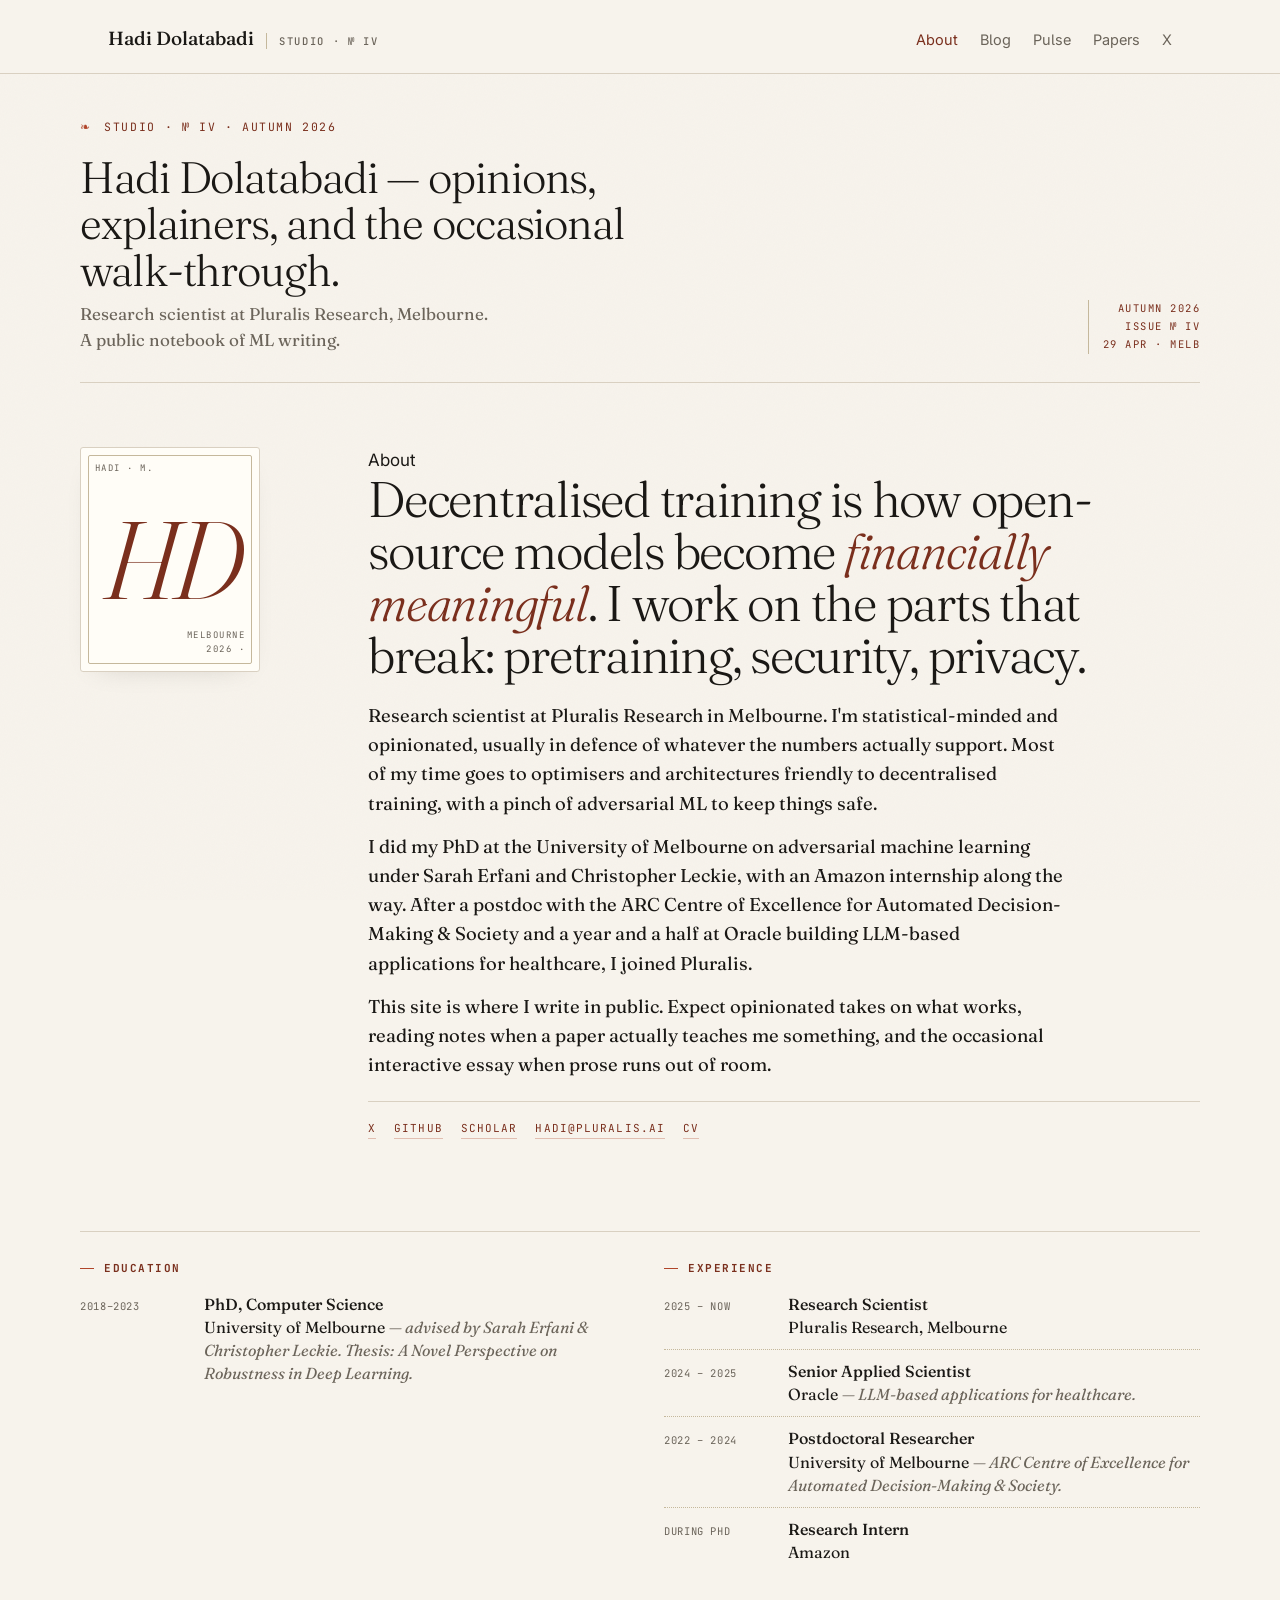
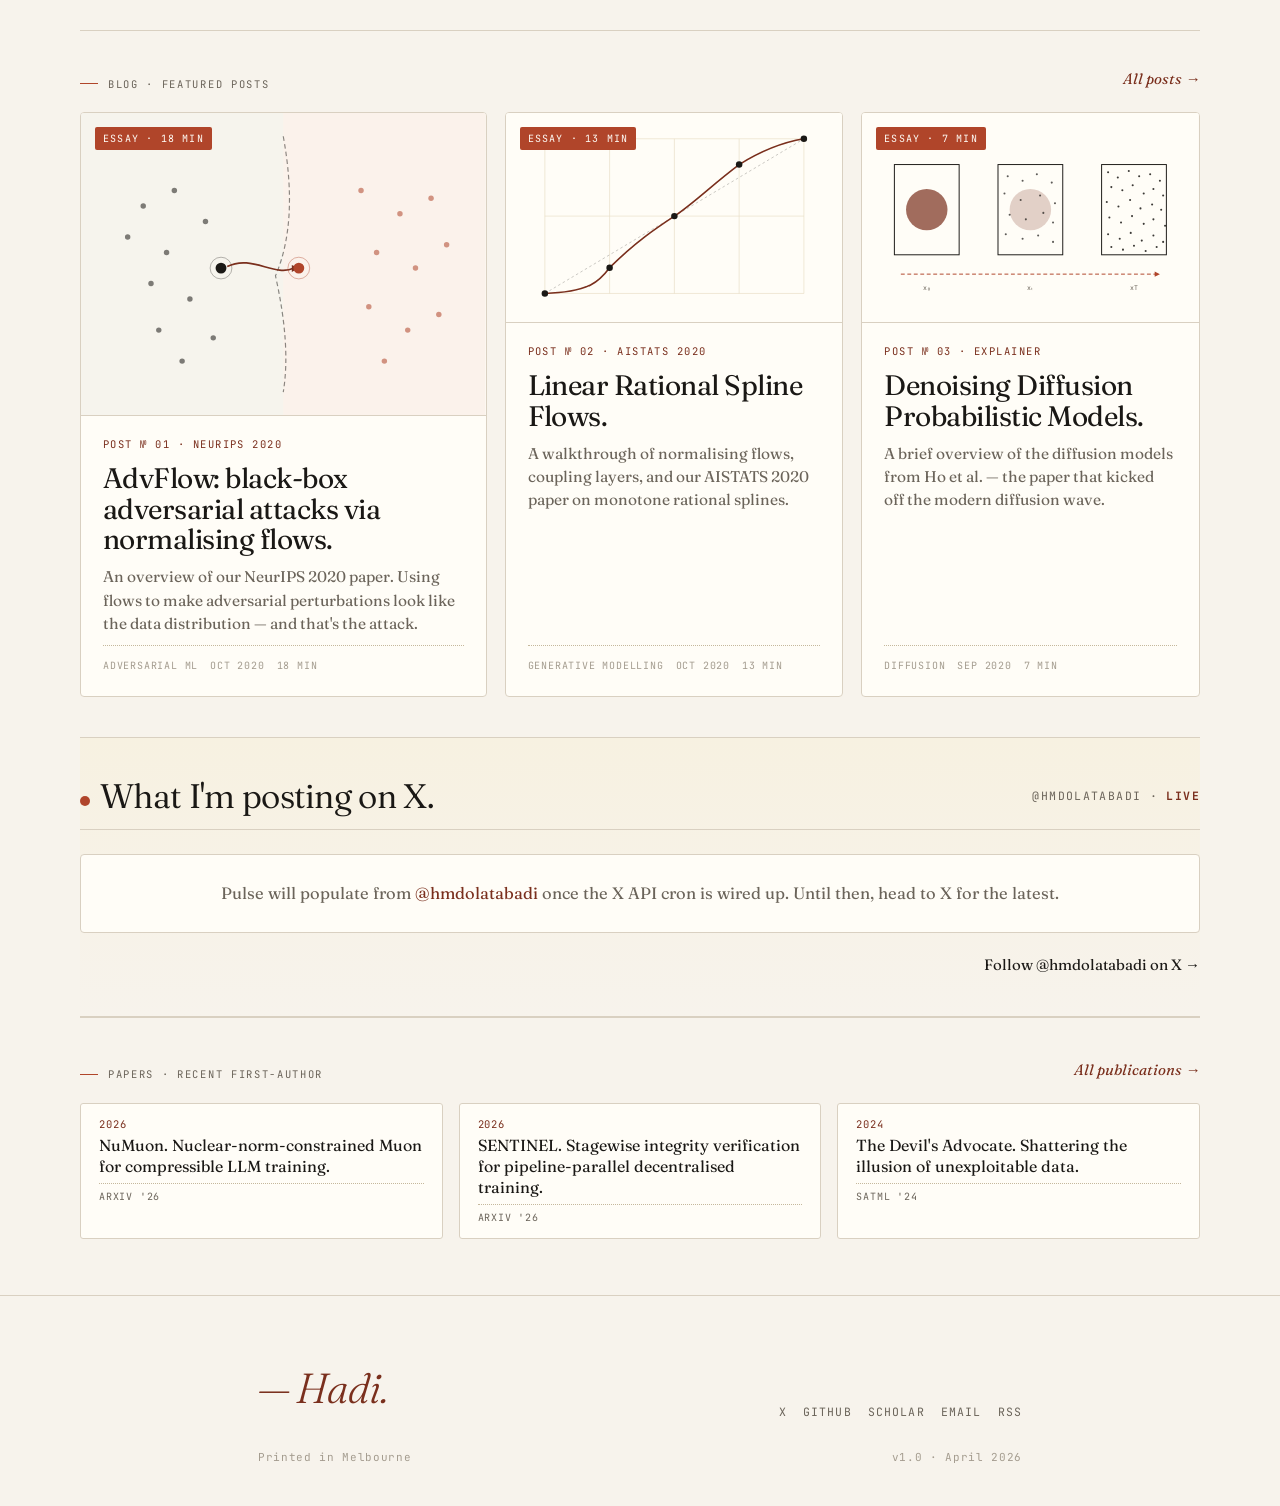
==== index.html @ 90770aff "Initial commit: Studio personal site - Landing with About (bio + background), Blog (3 migrated posts" ====
<!doctype html>
<html lang="en">
<head>
<meta charset="utf-8" />
<meta name="viewport" content="width=device-width, initial-scale=1" />
<title>Hadi Dolatabadi · Studio</title>
<link rel="preconnect" href="https://fonts.googleapis.com">
<link rel="preconnect" href="https://fonts.gstatic.com" crossorigin>
<link href="https://fonts.googleapis.com/css2?family=Fraunces:ital,opsz,wght@0,9..144,300..700;1,9..144,300..700&family=Inter:wght@300..600&family=JetBrains+Mono:wght@400;500&display=swap" rel="stylesheet">
<link rel="stylesheet" href="./shared.css" />
<link rel="stylesheet" href="./gallery.css" />
</head>
<body>

<header class="masthead">
  <div class="wide mast-row">
    <a class="brand" href="./index.html"><span>Hadi Dolatabadi</span><span class="rule-tag">Studio · № IV</span></a>
    <nav class="primary">
      <a href="#about" class="current">About</a>
      <a href="#blog">Blog</a>
      <a href="#pulse">Pulse</a>
      <a href="#papers">Papers</a>
      <a href="https://x.com/hmdolatabadi">X</a>
    </nav>
  </div>
</header>

<section class="wide hero-tight">
  <div class="row">
    <div>
      <div class="kicker">Studio · № IV · Autumn 2026</div>
      <h1>Hadi Dolatabadi — opinions, explainers, and the occasional walk-through.</h1>
      <p class="line">Research scientist at Pluralis Research, Melbourne.<br/>A public notebook of ML writing.</p>
    </div>
    <div class="date-stamp">Autumn 2026<br/>Issue № IV<br/>29 Apr · Melb</div>
  </div>
</section>

<!-- 1. ABOUT -->
<section class="wide bio-hero" id="about">
  <div class="grid">
    <div>
      <div class="bio-solo" style="padding: 0; border: none;">
        <div class="monogram" style="margin: 0;">
          <span class="corner tl">Hadi · M.</span>
          <span class="mark">HD</span>
          <span class="corner br">Melbourne<br/>2026 ·</span>
        </div>
      </div>
    </div>
    <div>
      <div class="eyebrow-b">About</div>
      <h2>Decentralised training is how open-source models become <em>financially meaningful</em>. I work on the parts that break: pretraining, security, privacy.</h2>
      <p>
        Research scientist at Pluralis Research in Melbourne. I'm
        statistical-minded and opinionated, usually in defence of whatever
        the numbers actually support. Most of my time goes to optimisers and
        architectures friendly to decentralised training, with a pinch of
        adversarial ML to keep things safe.
      </p>
      <p>
        I did my PhD at the University of Melbourne on adversarial machine
        learning under Sarah Erfani and Christopher Leckie, with an Amazon
        internship along the way. After a postdoc with the ARC Centre of
        Excellence for Automated Decision-Making &amp; Society and a year
        and a half at Oracle building LLM-based applications for
        healthcare, I joined Pluralis.
      </p>
      <p>
        This site is where I write in public. Expect opinionated takes on
        what works, reading notes when a paper actually teaches me
        something, and the occasional interactive essay when prose runs
        out of room.
      </p>
      <div class="links">
        <a href="https://x.com/hmdolatabadi">X</a>
        <a href="https://github.com/hmdolatabadi">GitHub</a>
        <a href="https://scholar.google.com/citations?user=F-XQD2cAAAAJ&amp;hl=en">Scholar</a>
        <a href="mailto:hadi@pluralis.ai">hadi@pluralis.ai</a>
        <a href="#">CV</a>
      </div>
    </div>
    <div class="background-block">
      <div class="bg-cols">
        <div>
          <h4>Education</h4>
          <ul>
            <li><span class="when">2018–2023</span><span><strong>PhD, Computer Science</strong><br/>University of Melbourne <em>— advised by Sarah Erfani &amp; Christopher Leckie. Thesis: A Novel Perspective on Robustness in Deep Learning.</em></span></li>
          </ul>
        </div>
        <div>
          <h4>Experience</h4>
          <ul>
            <li><span class="when">2025 – now</span><span><strong>Research Scientist</strong><br/>Pluralis Research, Melbourne</span></li>
            <li><span class="when">2024 – 2025</span><span><strong>Senior Applied Scientist</strong><br/>Oracle <em>— LLM-based applications for healthcare.</em></span></li>
            <li><span class="when">2022 – 2024</span><span><strong>Postdoctoral Researcher</strong><br/>University of Melbourne <em>— ARC Centre of Excellence for Automated Decision-Making &amp; Society.</em></span></li>
            <li><span class="when">during PhD</span><span><strong>Research Intern</strong><br/>Amazon</span></li>
          </ul>
        </div>
      </div>
    </div>
  </div>
</section>

<!-- 2. BLOG -->
<section class="wide gal-section" id="blog">
  <div class="gal-head">
    <div class="kick">Blog · featured posts</div>
    <a class="more" href="#">All posts →</a>
  </div>
  <div class="tiles">
    <a class="tile tall" href="./blog/advflow/index.html">
      <div class="visual">
        <svg viewBox="0 0 520 390" preserveAspectRatio="none">
          <rect width="520" height="390" fill="#fffdf7"/>
          <rect x="0" y="0" width="260" height="390" fill="#1a1815" opacity="0.04"/>
          <rect x="260" y="0" width="260" height="390" fill="#b0452a" opacity="0.06"/>
          <path d="M 260,30 Q 280,140 250,210 Q 270,300 260,360" stroke="#1a1815" stroke-width="1.5" stroke-dasharray="6,4" fill="none" opacity="0.5"/>
          <g fill="#1a1815" opacity="0.55">
            <circle cx="80" cy="120" r="3.5"/>
            <circle cx="120" cy="100" r="3.5"/>
            <circle cx="60" cy="160" r="3.5"/>
            <circle cx="110" cy="180" r="3.5"/>
            <circle cx="160" cy="140" r="3.5"/>
            <circle cx="90" cy="220" r="3.5"/>
            <circle cx="140" cy="240" r="3.5"/>
            <circle cx="100" cy="280" r="3.5"/>
            <circle cx="170" cy="290" r="3.5"/>
            <circle cx="130" cy="320" r="3.5"/>
          </g>
          <g fill="#b0452a" opacity="0.55">
            <circle cx="360" cy="100" r="3.5"/>
            <circle cx="410" cy="130" r="3.5"/>
            <circle cx="450" cy="110" r="3.5"/>
            <circle cx="380" cy="180" r="3.5"/>
            <circle cx="430" cy="200" r="3.5"/>
            <circle cx="470" cy="170" r="3.5"/>
            <circle cx="370" cy="250" r="3.5"/>
            <circle cx="420" cy="280" r="3.5"/>
            <circle cx="460" cy="260" r="3.5"/>
            <circle cx="390" cy="320" r="3.5"/>
          </g>
          <circle cx="180" cy="200" r="7" fill="#1a1815"/>
          <circle cx="180" cy="200" r="14" fill="none" stroke="#1a1815" stroke-width="1" opacity="0.4"/>
          <path d="M 188,198 C 220,182 248,212 274,200" stroke="#7a2f1d" stroke-width="2.2" fill="none"/>
          <polygon points="280,200 271,196 271,205" fill="#7a2f1d"/>
          <circle cx="280" cy="200" r="7" fill="#b0452a"/>
          <circle cx="280" cy="200" r="14" fill="none" stroke="#b0452a" stroke-width="1" opacity="0.5"/>
        </svg>
        <span class="chip-tag">essay · 18 min</span>
      </div>
      <div class="body">
        <div class="no">Post № 01 · NeurIPS 2020</div>
        <h3>AdvFlow: black-box adversarial attacks via normalising flows.</h3>
        <p>An overview of our NeurIPS 2020 paper. Using flows to make adversarial perturbations look like the data distribution — and that's the attack.</p>
        <div class="meta"><span>Adversarial ML</span><span>Oct 2020</span><span>18 min</span></div>
      </div>
    </a>
    <a class="tile" href="./blog/linear-rational-splines/index.html">
      <div class="visual">
        <svg viewBox="0 0 520 325" preserveAspectRatio="none">
          <rect width="520" height="325" fill="#fffdf7"/>
          <g stroke="#e8ddc5" stroke-width="1">
            <line x1="60" y1="40" x2="60" y2="280"/>
            <line x1="160" y1="40" x2="160" y2="280"/>
            <line x1="260" y1="40" x2="260" y2="280"/>
            <line x1="360" y1="40" x2="360" y2="280"/>
            <line x1="460" y1="40" x2="460" y2="280"/>
            <line x1="60" y1="40" x2="460" y2="40"/>
            <line x1="60" y1="160" x2="460" y2="160"/>
            <line x1="60" y1="280" x2="460" y2="280"/>
          </g>
          <line x1="60" y1="280" x2="460" y2="40" stroke="#1a1815" stroke-width="1" stroke-dasharray="4,4" opacity="0.35"/>
          <path d="M 60,280 C 130,278 145,260 160,240 C 200,200 230,180 260,160 C 290,140 320,110 360,80 C 400,55 430,45 460,40" stroke="#7a2f1d" stroke-width="2.5" fill="none"/>
          <circle cx="60" cy="280" r="5" fill="#1a1815"/>
          <circle cx="160" cy="240" r="5" fill="#1a1815"/>
          <circle cx="260" cy="160" r="5" fill="#1a1815"/>
          <circle cx="360" cy="80" r="5" fill="#1a1815"/>
          <circle cx="460" cy="40" r="5" fill="#1a1815"/>
        </svg>
        <span class="chip-tag">essay · 13 min</span>
      </div>
      <div class="body">
        <div class="no">Post № 02 · AISTATS 2020</div>
        <h3>Linear Rational Spline Flows.</h3>
        <p>A walkthrough of normalising flows, coupling layers, and our AISTATS 2020 paper on monotone rational splines.</p>
        <div class="meta"><span>Generative modelling</span><span>Oct 2020</span><span>13 min</span></div>
      </div>
    </a>
    <a class="tile" href="./blog/ddpm/index.html">
      <div class="visual">
        <svg viewBox="0 0 520 325" preserveAspectRatio="none">
          <rect width="520" height="325" fill="#fffdf7"/>
          <rect x="50" y="80" width="100" height="140" fill="none" stroke="#1a1815" stroke-width="1.5"/>
          <circle cx="100" cy="150" r="32" fill="#7a2f1d" opacity="0.7"/>
          <rect x="210" y="80" width="100" height="140" fill="none" stroke="#1a1815" stroke-width="1.5"/>
          <circle cx="260" cy="150" r="32" fill="#7a2f1d" opacity="0.22"/>
          <g fill="#1a1815" opacity="0.7">
            <circle cx="225" cy="98" r="1.6"/><circle cx="248" cy="105" r="1.6"/>
            <circle cx="270" cy="95" r="1.6"/><circle cx="293" cy="108" r="1.6"/>
            <circle cx="220" cy="125" r="1.6"/><circle cx="245" cy="135" r="1.6"/>
            <circle cx="275" cy="128" r="1.6"/><circle cx="298" cy="140" r="1.6"/>
            <circle cx="228" cy="158" r="1.6"/><circle cx="253" cy="165" r="1.6"/>
            <circle cx="280" cy="155" r="1.6"/><circle cx="295" cy="170" r="1.6"/>
            <circle cx="222" cy="188" r="1.6"/><circle cx="248" cy="195" r="1.6"/>
            <circle cx="272" cy="190" r="1.6"/><circle cx="295" cy="200" r="1.6"/>
          </g>
          <rect x="370" y="80" width="100" height="140" fill="none" stroke="#1a1815" stroke-width="1.5"/>
          <g fill="#1a1815" opacity="0.85">
            <circle cx="380" cy="92" r="1.6"/><circle cx="395" cy="100" r="1.6"/>
            <circle cx="412" cy="90" r="1.6"/><circle cx="428" cy="98" r="1.6"/>
            <circle cx="445" cy="95" r="1.6"/><circle cx="460" cy="105" r="1.6"/>
            <circle cx="385" cy="115" r="1.6"/><circle cx="402" cy="120" r="1.6"/>
            <circle cx="418" cy="112" r="1.6"/><circle cx="435" cy="125" r="1.6"/>
            <circle cx="450" cy="118" r="1.6"/><circle cx="465" cy="128" r="1.6"/>
            <circle cx="378" cy="138" r="1.6"/><circle cx="396" cy="145" r="1.6"/>
            <circle cx="414" cy="135" r="1.6"/><circle cx="430" cy="148" r="1.6"/>
            <circle cx="448" cy="142" r="1.6"/><circle cx="462" cy="150" r="1.6"/>
            <circle cx="382" cy="162" r="1.6"/><circle cx="400" cy="170" r="1.6"/>
            <circle cx="417" cy="160" r="1.6"/><circle cx="435" cy="172" r="1.6"/>
            <circle cx="450" cy="165" r="1.6"/><circle cx="468" cy="175" r="1.6"/>
            <circle cx="380" cy="188" r="1.6"/><circle cx="398" cy="195" r="1.6"/>
            <circle cx="415" cy="186" r="1.6"/><circle cx="432" cy="198" r="1.6"/>
            <circle cx="450" cy="190" r="1.6"/><circle cx="465" cy="200" r="1.6"/>
            <circle cx="385" cy="208" r="1.6"/><circle cx="403" cy="212" r="1.6"/>
            <circle cx="420" cy="206" r="1.6"/><circle cx="438" cy="214" r="1.6"/>
            <circle cx="455" cy="208" r="1.6"/>
          </g>
          <line x1="60" y1="250" x2="460" y2="250" stroke="#b0452a" stroke-width="1.5" stroke-dasharray="6,4"/>
          <polygon points="460,250 452,246 452,254" fill="#b0452a"/>
          <text x="100" y="275" font-family="JetBrains Mono" font-size="10" fill="#6b645a" text-anchor="middle">x₀</text>
          <text x="260" y="275" font-family="JetBrains Mono" font-size="10" fill="#6b645a" text-anchor="middle">xₜ</text>
          <text x="420" y="275" font-family="JetBrains Mono" font-size="10" fill="#6b645a" text-anchor="middle">xT</text>
        </svg>
        <span class="chip-tag">essay · 7 min</span>
      </div>
      <div class="body">
        <div class="no">Post № 03 · explainer</div>
        <h3>Denoising Diffusion Probabilistic Models.</h3>
        <p>A brief overview of the diffusion models from Ho et al. — the paper that kicked off the modern diffusion wave.</p>
        <div class="meta"><span>Diffusion</span><span>Sep 2020</span><span>7 min</span></div>
      </div>
    </a>
  </div>
</section>

<!-- 3. PULSE -->
<section class="wide pulse-strip" id="pulse">
  <div class="ps-head">
    <h2><span class="live-dot"></span>What I'm posting on X.</h2>
    <span class="handle-r">@hmdolatabadi · <b>live</b></span>
  </div>
  <div class="ps-grid" id="ps-grid" data-pulse-source="./posts.json">
    <div class="ps-card" style="grid-column: 1 / -1; min-height: auto; padding: 26px 28px; text-align: center;">
      <p style="margin: 0; color: var(--muted); font-family: var(--serif); font-size: 16.5px; line-height: 1.5;">Pulse will populate from <a href="https://x.com/hmdolatabadi" target="_blank" rel="noopener" style="color: var(--accent-ink); border: none;">@hmdolatabadi</a> once the X API cron is wired up. Until then, head to X for the latest.</p>
    </div>
  </div>
  <div style="text-align: right; margin-top: 20px; font-family: var(--serif); font-size: 15px; color: var(--accent-ink);"><a href="https://x.com/hmdolatabadi" style="border: none;">Follow @hmdolatabadi on X →</a></div>
</section>

<!-- 4. PAPERS -->
<section class="wide papers-strip" id="papers">
  <div class="gal-head"><div class="kick">Papers · recent first-author</div><a class="more" href="./papers/index.html">All publications →</a></div>
  <div class="p-grid">
    <div class="p-card"><a href="https://arxiv.org/abs/2603.03597" target="_blank" rel="noopener"><span class="y">2026</span>NuMuon. Nuclear-norm-constrained Muon for compressible LLM training.<span class="v">arXiv '26</span></a></div>
    <div class="p-card"><a href="https://arxiv.org/abs/2603.03592" target="_blank" rel="noopener"><span class="y">2026</span>SENTINEL. Stagewise integrity verification for pipeline-parallel decentralised training.<span class="v">arXiv '26</span></a></div>
    <div class="p-card"><a href="./blog/advflow/index.html"><span class="y">2024</span>The Devil's Advocate. Shattering the illusion of unexploitable data.<span class="v">SaTML '24</span></a></div>
  </div>
</section>

<footer>
  <div class="wrap">
    <div class="foot-row">
      <div class="sign">— Hadi.</div>
      <div class="foot-links"><a href="https://x.com/hmdolatabadi">X</a><a href="https://github.com/hmdolatabadi">GitHub</a><a href="#">Scholar</a><a href="mailto:hadi@pluralis.ai">Email</a><a href="#">RSS</a></div>
    </div>
    <div class="colophon"><span>Printed in Melbourne</span><span>v1.0 · April 2026</span></div>
  </div>
</footer>

<script>
(async () => {
  const grid = document.getElementById('ps-grid');
  if (!grid) return;
  const src = grid.dataset.pulseSource || './posts.json';
  const handle = 'hmdolatabadi';

  function relTime(iso) {
    const t = new Date(iso);
    if (isNaN(t)) return '';
    const diffMs = Date.now() - t.getTime();
    const min = Math.floor(diffMs / 60000);
    const hr  = Math.floor(diffMs / 3600000);
    const day = Math.floor(diffMs / 86400000);
    if (min < 1)   return 'now';
    if (min < 60)  return min + 'm';
    if (hr  < 24)  return hr  + 'h';
    if (day < 30)  return day + 'd';
    return t.toLocaleDateString('en-GB', { month: 'short', day: 'numeric' });
  }

  function escapeHtml(s) {
    return String(s).replace(/[&<>"']/g, c => ({
      '&':'&amp;','<':'&lt;','>':'&gt;','"':'&quot;',"'":'&#39;'
    }[c]));
  }

  function refreshTimestamps() {
    grid.querySelectorAll('.ps-card[data-iso]').forEach(card => {
      const iso = card.getAttribute('data-iso');
      const when = card.querySelector('.w b');
      if (when && iso) when.textContent = relTime(iso);
    });
  }
  function wireClicks() {
    grid.querySelectorAll('.ps-card[data-url]').forEach(card => {
      card.style.cursor = 'pointer';
      card.addEventListener('click', () => {
        window.open(card.getAttribute('data-url'), '_blank', 'noopener');
      });
    });
  }

  refreshTimestamps();
  wireClicks();

  function renderCard(post) {
    const when = escapeHtml(relTime(post.created_at));
    const text = escapeHtml(post.text || '');
    const url  = post.url || ('https://x.com/' + handle);
    return (
      '<div class="ps-card" data-iso="' + escapeHtml(post.created_at) +
      '" data-url="' + escapeHtml(url) + '">' +
        '<span class="w"><b>' + when + '</b></span>' +
        '<p>' + text + '</p>' +
      '</div>'
    );
  }

  try {
    const res = await fetch(src, { cache: 'no-cache' });
    if (!res.ok) throw new Error('HTTP ' + res.status);
    const data = await res.json();
    const posts = (data.posts || []).slice(0, 8);
    if (posts.length) {
      grid.innerHTML = posts.map(renderCard).join('');
      wireClicks();
    }
  } catch (e) {
    // Silently keep seed cards on failure (e.g. file://)
    console.info('Pulse: kept seed cards.', e.message);
  }
})();
</script>

</body>
</html>
---- shared.css ----
/* ===== Shared base: Studio aesthetic (Fraunces / cream / terracotta) ===== */
:root {
  --bg:        #f7f3ec;
  --bg-2:      #efe9de;
  --paper:     #fffdf7;
  --paper-2:   #f7f1e1;
  --ink:       #1a1815;
  --ink-2:     #2f2a24;
  --muted:     #6b645a;
  --faint:     #a49c8f;
  --rule:      #d9d0c1;
  --rule-2:    #c5b89c;
  --accent:    #b0452a;
  --accent-ink:#7a2f1d;
  --accent-soft:rgba(176,69,42,0.10);
  --sans: "Inter", -apple-system, system-ui, sans-serif;
  --serif: "Fraunces", "Iowan Old Style", Georgia, serif;
  --mono: "JetBrains Mono", ui-monospace, monospace;
}
* { box-sizing: border-box; }
html, body { margin: 0; padding: 0; background: var(--bg); }
body {
  font-family: var(--sans);
  color: var(--ink);
  font-size: 17px;
  line-height: 1.55;
  -webkit-font-smoothing: antialiased;
  font-feature-settings: "ss01","ss02","onum";
}
a { color: var(--ink); text-decoration: none; border-bottom: 1px solid var(--rule); transition: all .15s; }
a:hover { color: var(--accent-ink); border-bottom-color: var(--accent); }

body::before {
  content: "";
  position: fixed; inset: 0;
  pointer-events: none;
  opacity: 0.025;
  background-image: url("data:image/svg+xml;utf8,<svg xmlns='http://www.w3.org/2000/svg' width='160' height='160'><filter id='n'><feTurbulence type='fractalNoise' baseFrequency='0.9' numOctaves='2' stitchTiles='stitch'/></filter><rect width='100%' height='100%' filter='url(%23n)'/></svg>");
  z-index: 1;
}

.wrap  { max-width: 820px;  margin: 0 auto; padding: 0 28px; position: relative; z-index: 2; }
.wide  { max-width: 1120px; margin: 0 auto; padding: 0 28px; position: relative; z-index: 2; }
.thin  { max-width: 680px;  margin: 0 auto; padding: 0 28px; position: relative; z-index: 2; }

/* Masthead */
header.masthead {
  padding: 24px 0 20px;
  border-bottom: 1px solid var(--rule);
  background: var(--bg);
  position: sticky; top: 0; z-index: 10;
  backdrop-filter: saturate(1.2) blur(8px);
}
.mast-row { display: flex; justify-content: space-between; align-items: baseline; gap: 20px; flex-wrap: wrap; }
.brand { font-family: var(--serif); font-weight: 500; font-size: 19px; border: none; color: var(--ink); display: flex; align-items: baseline; gap: 12px; }
.brand em { font-style: italic; color: var(--accent-ink); }
.brand .rule-tag { font-family: var(--mono); font-size: 10.5px; color: var(--muted); letter-spacing: 0.16em; text-transform: uppercase; border-left: 1px solid var(--rule-2); padding-left: 12px; }
nav.primary { display: flex; gap: 22px; font-size: 14.5px; }
nav.primary a { border: none; color: var(--muted); }
nav.primary a:hover { color: var(--accent-ink); }
nav.primary a.current { color: var(--accent-ink); }

/* Hero */
section.hero { padding: 52px 0 28px; }
.kicker {
  font-family: var(--mono);
  font-size: 11.5px;
  letter-spacing: 0.14em;
  text-transform: uppercase;
  color: var(--accent-ink);
  margin-bottom: 18px;
}
.kicker::before { content: "❧ "; color: var(--accent); margin-right: 4px; }
h1.display {
  font-family: var(--serif);
  font-weight: 300;
  font-size: clamp(34px, 4.6vw, 54px);
  line-height: 1.05;
  letter-spacing: -0.025em;
  margin: 0 0 18px;
  font-variation-settings: "opsz" 144, "SOFT" 30;
}
h1.display em { font-style: italic; color: var(--accent-ink); font-variation-settings: "opsz" 144, "SOFT" 100; }
.lede {
  font-family: var(--serif);
  font-size: 19px;
  line-height: 1.5;
  color: var(--muted);
  max-width: 640px;
  margin: 0;
  font-weight: 350;
}
.lede strong { color: var(--ink); font-weight: 500; }
.lede em { font-style: italic; color: var(--accent-ink); }

/* Section scaffolding */
section.block { padding: 48px 0; border-top: 1px solid var(--rule); }
.eyebrow {
  font-family: var(--mono);
  text-transform: uppercase;
  letter-spacing: 0.14em;
  font-size: 11px;
  color: var(--muted);
  margin-bottom: 24px;
  display: flex;
  align-items: center;
  gap: 12px;
}
.eyebrow::before { content: ""; width: 18px; height: 1px; background: var(--accent); }
h2 {
  font-family: var(--serif);
  font-weight: 400;
  font-size: clamp(26px, 3.2vw, 36px);
  letter-spacing: -0.018em;
  line-height: 1.12;
  margin: 0 0 28px;
}
h2 em { font-style: italic; color: var(--accent-ink); }

/* Essay/note list row (used by several layouts) */
.row {
  display: grid;
  grid-template-columns: 100px 1fr auto;
  gap: 22px;
  padding: 18px 0;
  border-top: 1px solid var(--rule);
  align-items: baseline;
}
.row:last-child { border-bottom: 1px solid var(--rule); }
.row .date { font-family: var(--mono); font-size: 12.5px; color: var(--muted); letter-spacing: 0.04em; }
.row .title { font-family: var(--serif); font-size: 20px; letter-spacing: -0.012em; line-height: 1.25; font-weight: 450; }
.row .title em { font-style: italic; color: var(--accent-ink); }
.row .title .sub { display: block; font-style: italic; font-size: 15px; color: var(--muted); margin-top: 4px; font-weight: 400; }
.row .kind { font-family: var(--mono); font-size: 10.5px; letter-spacing: 0.1em; text-transform: uppercase; color: var(--accent-ink); white-space: nowrap; padding: 3px 8px; border: 1px solid rgba(176,69,42,0.3); border-radius: 3px; }
.row .kind.static { color: var(--muted); border-color: var(--rule-2); }
.row .kind.note { color: var(--muted); border-color: var(--rule-2); }
.row .kind.paper { color: var(--accent-ink); }
.row a { border: none; color: inherit; }
.row a:hover .title { color: var(--accent-ink); }
@media (max-width: 720px) {
  .row { grid-template-columns: 1fr; gap: 4px; }
  .row .date { order: -1; }
}

/* Feature card (explorable) */
.feat {
  background: var(--paper);
  border: 1px solid var(--rule);
  padding: 20px 22px;
  display: flex;
  flex-direction: column;
  gap: 12px;
  cursor: pointer;
  border-radius: 3px;
  transition: background .2s, border-color .2s;
  text-align: left;
  color: inherit;
  border-bottom: 1px solid var(--rule);
}
.feat:hover { background: var(--paper-2); border-color: var(--accent); }
.feat .no { font-family: var(--mono); font-size: 10.5px; letter-spacing: 0.14em; text-transform: uppercase; color: var(--accent-ink); }
.feat h3 { font-family: var(--serif); font-weight: 450; font-size: 22px; line-height: 1.2; margin: 0; letter-spacing: -0.018em; }
.feat h3 em { font-style: italic; color: var(--accent-ink); }
.feat p { margin: 0; font-family: var(--serif); font-size: 15.5px; color: var(--muted); line-height: 1.45; }
.feat .meta { font-family: var(--mono); font-size: 10px; letter-spacing: 0.08em; text-transform: uppercase; color: var(--faint); display: flex; gap: 12px; margin-top: auto; padding-top: 8px; border-top: 1px dotted var(--rule-2); }

/* Footer */
footer { padding: 60px 0 40px; border-top: 1px solid var(--rule); margin-top: 40px; }
.foot-row { display: flex; justify-content: space-between; align-items: flex-end; gap: 24px; flex-wrap: wrap; }
.sign { font-family: var(--serif); font-style: italic; font-size: 42px; color: var(--accent-ink); font-weight: 300; letter-spacing: -0.02em; }
.foot-links { display: flex; gap: 16px; font-family: var(--mono); font-size: 11.5px; letter-spacing: 0.1em; text-transform: uppercase; }
.foot-links a { color: var(--muted); border: none; }
.foot-links a:hover { color: var(--accent-ink); }
.colophon { margin-top: 28px; font-family: var(--mono); font-size: 11px; color: var(--faint); letter-spacing: 0.06em; display: flex; justify-content: space-between; flex-wrap: wrap; gap: 10px; }

/* See-all link */
.seeall { margin-top: 22px; color: var(--muted); font-size: 14.5px; font-family: var(--serif); font-style: italic; }
.seeall a { color: var(--accent-ink); border-bottom-color: rgba(176,69,42,0.3); }

/* Ornament */
.orn { text-align: center; font-family: var(--serif); font-style: italic; color: var(--accent); margin: 28px 0 0; font-size: 22px; }

/* Floating switcher */
#proto-switch {
  position: fixed; right: 16px; bottom: 16px; z-index: 9999;
  background: rgba(20,20,24,0.92);
  border: 1px solid rgba(255,255,255,0.15);
  border-radius: 999px;
  padding: 9px 16px;
  display: flex; gap: 12px; align-items: center;
  font: 12px/1 'JetBrains Mono', ui-monospace, monospace;
  backdrop-filter: blur(10px);
  color: #e8e8e4;
  box-shadow: 0 8px 28px rgba(0,0,0,0.35);
  letter-spacing: 0.04em;
}
#proto-switch a { color: #b8b8b2; text-decoration: none; border: none; }
#proto-switch a:hover { color: #f5b14d; }
#proto-switch .back { color: #f5b14d; }
#proto-switch .sep { color: #55554c; }
#proto-switch .cur { color: #f5b14d; font-weight: 500; }
---- gallery.css ----
/* ===== Shared Gallery styles — used by all 5 ordering variants ===== */

/* Compact hero variant */
.hero-tight {
  padding: 44px 0 28px;
  border-bottom: 1px solid var(--rule);
}
.hero-tight .row {
  display: grid;
  grid-template-columns: 1fr auto;
  align-items: end;
  gap: 28px;
  border: none;
  padding: 0;
}
.hero-tight h1 {
  font-family: var(--serif); font-weight: 300;
  font-size: clamp(32px, 3.6vw, 44px);
  line-height: 1.05; letter-spacing: -0.025em;
  margin: 0 0 8px; max-width: 22ch;
}
.hero-tight h1 em { font-style: italic; color: var(--accent-ink); }
.hero-tight .line {
  font-family: var(--serif);
  font-size: 17px; color: var(--muted);
  max-width: 640px; margin: 0;
}
.hero-tight .line strong { color: var(--ink); }
.hero-tight .date-stamp {
  font-family: var(--mono); font-size: 10.5px;
  letter-spacing: 0.14em; text-transform: uppercase;
  color: var(--accent-ink); text-align: right; line-height: 1.7;
  border-left: 1px solid var(--rule-2); padding-left: 14px;
}
@media (max-width: 720px) {
  .hero-tight .row { grid-template-columns: 1fr; align-items: start; }
  .hero-tight .date-stamp { text-align: left; border-left: none; padding-left: 0; }
}

/* Gallery tiles */
.gal-section { padding: 36px 0 40px; }
.gal-head { display: flex; justify-content: space-between; align-items: baseline; margin-bottom: 20px; flex-wrap: wrap; gap: 14px; }
.gal-head .kick {
  font-family: var(--mono); font-size: 10.5px; letter-spacing: 0.16em;
  text-transform: uppercase; color: var(--muted);
  display: flex; align-items: center; gap: 10px;
}
.gal-head .kick::before { content: ""; width: 18px; height: 1px; background: var(--accent); }
.gal-head .more { font-family: var(--serif); font-style: italic; font-size: 15px; color: var(--accent-ink); border: none; }

.tiles {
  display: grid;
  grid-template-columns: 1.2fr 1fr 1fr;
  gap: 18px;
}
@media (max-width: 980px) { .tiles { grid-template-columns: 1fr; } }

.tile {
  background: var(--paper);
  border: 1px solid var(--rule);
  border-radius: 4px;
  overflow: hidden;
  display: flex; flex-direction: column;
  transition: all .2s;
  cursor: pointer;
  color: inherit;
  text-decoration: none;
}
.tile:hover {
  border-color: var(--accent);
  transform: translateY(-2px);
  box-shadow: 0 14px 40px -24px rgba(122,47,29,0.4);
}
.tile .visual {
  aspect-ratio: 16 / 10;
  position: relative;
  overflow: hidden;
  background: linear-gradient(135deg, var(--bg-2), var(--paper));
  border-bottom: 1px solid var(--rule);
}
.tile.tall .visual { aspect-ratio: 4 / 3; }
.tile .visual svg { width: 100%; height: 100%; display: block; }
.tile .visual .chip-tag {
  position: absolute; top: 14px; left: 14px;
  font-family: var(--mono); font-size: 10px; letter-spacing: 0.12em;
  text-transform: uppercase; padding: 4px 8px;
  background: var(--accent); color: var(--paper); border-radius: 2px;
}
.tile .visual .chip-tag.draft { background: var(--bg); color: var(--accent-ink); border: 1px solid var(--accent); }
.tile .body { padding: 20px 22px 22px; display: flex; flex-direction: column; gap: 10px; flex: 1; }
.tile .no { font-family: var(--mono); font-size: 10.5px; letter-spacing: 0.14em; text-transform: uppercase; color: var(--accent-ink); }
.tile h3 {
  font-family: var(--serif); font-weight: 400;
  font-size: clamp(22px, 2.2vw, 30px);
  line-height: 1.1; letter-spacing: -0.018em;
  margin: 0;
}
.tile h3 em { font-style: italic; color: var(--accent-ink); }
.tile p { font-family: var(--serif); font-size: 15.5px; color: var(--muted); margin: 0; line-height: 1.5; }
.tile .meta {
  font-family: var(--mono); font-size: 10px;
  letter-spacing: 0.08em; text-transform: uppercase;
  color: var(--faint);
  display: flex; gap: 12px; margin-top: auto;
  padding-top: 12px; border-top: 1px dotted var(--rule-2);
}

/* Bio + Pulse row */
.bp-row {
  display: grid; grid-template-columns: 1fr 1.2fr; gap: 40px;
  padding: 48px 0; border-top: 1px solid var(--rule);
}
.bp-row.reversed { grid-template-columns: 1.2fr 1fr; }
@media (max-width: 900px) { .bp-row, .bp-row.reversed { grid-template-columns: 1fr; } }

/* Pulse block */
.pulse-block {
  background: var(--paper);
  border: 1px solid var(--rule);
  border-radius: 4px;
  padding: 22px 24px;
}
.pulse-block .ph {
  display: flex; justify-content: space-between; align-items: center;
  padding-bottom: 14px; border-bottom: 1px solid var(--rule); margin-bottom: 6px;
  font-family: var(--mono); font-size: 11px; letter-spacing: 0.12em;
  text-transform: uppercase; color: var(--muted);
}
.pulse-block .ph .live { display: inline-flex; align-items: center; gap: 8px; color: var(--accent-ink); }
.pulse-block .ph .live::before {
  content: ""; width: 6px; height: 6px; border-radius: 50%;
  background: var(--accent); animation: plg 2s infinite;
}
@keyframes plg { 0%,100% { opacity:1; transform: scale(1); } 50% { opacity: 0.4; } }
.pulse-block .handle { font-family: var(--mono); font-size: 10.5px; color: var(--accent-ink); letter-spacing: 0.06em; }
.pulse-block .pp {
  padding: 11px 0; border-bottom: 1px dotted var(--rule-2);
  font-family: var(--serif); font-size: 15.5px; line-height: 1.5;
  color: var(--ink);
}
.pulse-block .pp:last-child { border-bottom: none; }
.pulse-block .pp .w { font-family: var(--mono); font-size: 9.5px; color: var(--faint); letter-spacing: 0.14em; text-transform: uppercase; display: block; margin-bottom: 4px; }
.pulse-block .pp .w b { color: var(--accent-ink); font-weight: 500; }
.pulse-block .pp em { color: var(--accent-ink); font-style: italic; }
.pulse-block .pp .thread { display: inline-block; font-family: var(--mono); font-size: 10px; color: var(--muted); background: var(--paper-2); border: 1px solid var(--rule-2); padding: 1px 6px; border-radius: 3px; margin-left: 4px; vertical-align: 1px; }
.pulse-block .pfoot { padding-top: 12px; border-top: 1px solid var(--rule); margin-top: 6px; font-family: var(--serif); font-style: italic; font-size: 14.5px; }
.pulse-block .pfoot a { color: var(--accent-ink); border: none; }

/* Full-width pulse strip (for when pulse is prominent) */
.pulse-strip {
  padding: 40px 0;
  border-top: 1px solid var(--rule);
  border-bottom: 1px solid var(--rule);
  background: linear-gradient(to bottom, var(--paper-2), var(--bg));
}
.pulse-strip .ps-head {
  display: flex; justify-content: space-between; align-items: center;
  margin-bottom: 24px; padding-bottom: 14px; border-bottom: 1px solid var(--rule);
  gap: 14px; flex-wrap: wrap;
}
.pulse-strip .ps-head h2 {
  font-family: var(--serif); font-weight: 350; font-size: 34px;
  letter-spacing: -0.02em; line-height: 1.1; margin: 0;
}
.pulse-strip .ps-head h2 em { font-style: italic; color: var(--accent-ink); }
.pulse-strip .ps-head h2 .live-dot {
  display: inline-block; width: 10px; height: 10px; border-radius: 50%;
  background: var(--accent); margin-right: 10px; animation: plg 2s infinite;
  vertical-align: 2px;
}
.pulse-strip .ps-head .handle-r { font-family: var(--mono); font-size: 11.5px; color: var(--muted); letter-spacing: 0.12em; text-transform: uppercase; }
.pulse-strip .ps-head .handle-r b { color: var(--accent-ink); }
.ps-grid { display: grid; grid-template-columns: repeat(4, 1fr); gap: 16px; }
@media (max-width: 960px) { .ps-grid { grid-template-columns: 1fr 1fr; } }
@media (max-width: 600px) { .ps-grid { grid-template-columns: 1fr; } }
.ps-card {
  background: var(--paper);
  border: 1px solid var(--rule);
  border-radius: 4px;
  padding: 16px 18px;
  display: flex; flex-direction: column; gap: 10px;
  min-height: 140px;
  transition: border-color .15s, background .15s;
}
.ps-card[data-url]:hover { border-color: var(--accent); background: var(--paper-2); cursor: pointer; }
.ps-card .w {
  font-family: var(--mono); font-size: 10px; color: var(--faint);
  letter-spacing: 0.12em; text-transform: uppercase;
}
.ps-card .w b { color: var(--accent-ink); font-weight: 500; }
.ps-card p {
  font-family: var(--serif); font-size: 15.5px; color: var(--ink);
  margin: 0; line-height: 1.5;
}
.ps-card p em { color: var(--accent-ink); font-style: italic; }
.ps-card .thread { display: inline-block; font-family: var(--mono); font-size: 10px; color: var(--muted); background: var(--paper-2); border: 1px solid var(--rule-2); padding: 1px 6px; border-radius: 3px; margin-left: 4px; }

/* Bio column */
.bio-col { padding-top: 4px; }
.bio-col .eyebrow-b {
  font-family: var(--mono); font-size: 11px; letter-spacing: 0.14em;
  text-transform: uppercase; color: var(--muted); margin-bottom: 14px;
  display: flex; align-items: center; gap: 10px;
}
.bio-col .eyebrow-b::before { content: ""; width: 16px; height: 1px; background: var(--accent); }
.bio-col h2 {
  font-family: var(--serif); font-weight: 350;
  font-size: clamp(28px, 3.2vw, 40px); line-height: 1.05;
  letter-spacing: -0.02em; margin: 0 0 18px;
}
.bio-col h2 em { font-style: italic; color: var(--accent-ink); }
.bio-col p {
  font-family: var(--serif); font-size: 17.5px; line-height: 1.58;
  color: var(--ink); margin: 0 0 12px; max-width: 52ch;
}
.bio-col p em { font-style: italic; color: var(--accent-ink); }
.bio-col p strong { color: var(--ink); font-weight: 500; }
.bio-col .links {
  margin-top: 16px; display: flex; gap: 14px; flex-wrap: wrap;
  font-family: var(--mono); font-size: 11px; letter-spacing: 0.1em; text-transform: uppercase;
}
.bio-col .links a { color: var(--accent-ink); border-bottom-color: rgba(176,69,42,0.3); }

/* Full-width bio block (for variants where bio is solo) */
.bio-solo {
  padding: 56px 0; border-top: 1px solid var(--rule);
}
.bio-solo .bio-grid {
  display: grid;
  grid-template-columns: 200px 1fr;
  gap: 44px;
  align-items: start;
}
@media (max-width: 760px) { .bio-solo .bio-grid { grid-template-columns: 1fr; gap: 24px; } }
.bio-solo .monogram {
  width: 180px; aspect-ratio: 4 / 5;
  background: var(--paper);
  border: 1px solid var(--rule);
  border-radius: 3px;
  display: flex; align-items: center; justify-content: center;
  position: relative;
  box-shadow: 0 10px 28px -18px rgba(0,0,0,0.18);
}
.bio-solo .monogram::before {
  content: ""; position: absolute; inset: 7px;
  border: 1px solid var(--rule-2); border-radius: 2px; pointer-events: none;
}
.bio-solo .monogram .mark {
  font-family: var(--serif); font-style: italic; font-weight: 300;
  font-size: 110px; color: var(--accent-ink); letter-spacing: -0.05em; line-height: 0.8;
}
.bio-solo .monogram .corner {
  position: absolute; font-family: var(--mono);
  font-size: 9px; letter-spacing: 0.16em; text-transform: uppercase; color: var(--muted);
}
.bio-solo .monogram .corner.tl { top: 14px; left: 14px; }
.bio-solo .monogram .corner.br { bottom: 14px; right: 14px; text-align: right; }

/* Hero-expanded bio (for V2 person-first) */
.bio-hero {
  padding: 64px 0 56px; border-bottom: 1px solid var(--rule);
}
.bio-hero .grid {
  display: grid; grid-template-columns: 240px 1fr; gap: 48px; align-items: start;
}
@media (max-width: 820px) { .bio-hero .grid { grid-template-columns: 1fr; gap: 32px; } }
.bio-hero h2 {
  font-family: var(--serif); font-weight: 300;
  font-size: clamp(32px, 4vw, 50px); line-height: 1.04;
  letter-spacing: -0.025em; margin: 0 0 20px;
}
.bio-hero h2 em { font-style: italic; color: var(--accent-ink); }
.bio-hero p {
  font-family: var(--serif); font-size: 18.5px; line-height: 1.58;
  color: var(--ink); margin: 0 0 14px; max-width: 58ch;
}
.bio-hero p em { font-style: italic; color: var(--accent-ink); }
.bio-hero p strong { color: var(--ink); font-weight: 500; }
.bio-hero .links {
  margin-top: 22px; padding-top: 18px; border-top: 1px solid var(--rule);
  display: flex; gap: 18px; flex-wrap: wrap;
  font-family: var(--mono); font-size: 11px; letter-spacing: 0.1em; text-transform: uppercase;
}
.bio-hero .links a { color: var(--accent-ink); border-bottom-color: rgba(176,69,42,0.3); }

/* Background block (Education + Experience inside the About section) */
.bio-hero .background-block {
  margin-top: 44px;
  padding-top: 28px;
  border-top: 1px solid var(--rule);
  grid-column: 1 / -1;
}
.bg-cols {
  display: grid;
  grid-template-columns: 1fr 1fr;
  gap: 48px;
}
@media (max-width: 720px) { .bg-cols { grid-template-columns: 1fr; gap: 24px; } }
.bg-cols h4 {
  font-family: var(--mono);
  font-size: 11px;
  letter-spacing: 0.14em;
  text-transform: uppercase;
  color: var(--accent-ink);
  margin: 0 0 14px;
  display: flex; align-items: center; gap: 10px;
}
.bg-cols h4::before { content: ""; width: 14px; height: 1px; background: var(--accent); }
.bg-cols ul { list-style: none; margin: 0; padding: 0; }
.bg-cols li {
  padding: 10px 0;
  border-top: 1px dotted var(--rule-2);
  display: grid;
  grid-template-columns: 110px 1fr;
  gap: 14px;
  font-family: var(--serif);
  font-size: 16px;
  line-height: 1.45;
  align-items: baseline;
  color: var(--ink);
}
.bg-cols li:first-child { border-top: none; padding-top: 2px; }
.bg-cols li .when {
  font-family: var(--mono);
  font-size: 10.5px;
  color: var(--muted);
  letter-spacing: 0.06em;
  text-transform: uppercase;
}
.bg-cols li strong { font-weight: 500; color: var(--ink); }
.bg-cols li em { font-style: italic; color: var(--muted); }
@media (max-width: 720px) {
  .bg-cols li { grid-template-columns: 1fr; gap: 4px; }
  .bg-cols li .when { order: -1; }
}

/* Essay Index */
.essay-index { padding: 44px 0 40px; border-top: 1px solid var(--rule); }
.essay-index .head {
  display: flex; justify-content: space-between; align-items: baseline;
  margin-bottom: 24px; gap: 14px; flex-wrap: wrap;
}
.essay-index h2 { font-family: var(--serif); font-weight: 400; font-size: 30px; letter-spacing: -0.018em; margin: 0; }
.essay-index h2 em { font-style: italic; color: var(--accent-ink); }
.essay-index .counts { font-family: var(--mono); font-size: 11px; color: var(--muted); letter-spacing: 0.08em; text-transform: uppercase; }
.essay-index .counts b { color: var(--accent-ink); }

.idx { display: grid; grid-template-columns: 1fr 1fr; gap: 0 40px; }
@media (max-width: 820px) { .idx { grid-template-columns: 1fr; } }
.idx .irow {
  display: grid; grid-template-columns: 80px 1fr 70px; gap: 16px;
  padding: 13px 0; border-top: 1px solid var(--rule); align-items: baseline;
  font-family: var(--serif); font-size: 16px;
}
.idx .irow:last-child { border-bottom: 1px solid var(--rule); }
.idx .irow .d { font-family: var(--mono); font-size: 11px; color: var(--muted); letter-spacing: 0.04em; }
.idx .irow .t em { font-style: italic; color: var(--accent-ink); }
.idx .irow .k {
  font-family: var(--mono); font-size: 9.5px; color: var(--accent-ink);
  letter-spacing: 0.1em; text-transform: uppercase;
  padding: 2px 6px; border: 1px solid rgba(176,69,42,0.3); border-radius: 3px;
  white-space: nowrap; text-align: center;
}
.idx .irow .k.note { color: var(--muted); border-color: var(--rule-2); }
.idx .irow a { border: none; color: inherit; }
.idx .irow a:hover { color: var(--accent-ink); }

/* Essay Index variant for when it's the anchor (V4 writing-first) */
.essay-index.anchor {
  padding: 56px 0 48px;
  border-top: none;
  background: var(--paper);
  margin-bottom: 0;
}
.essay-index.anchor .wrapinner {
  max-width: 1120px; margin: 0 auto; padding: 0 28px;
}
.essay-index.anchor h2 { font-size: 38px; }

/* Papers strip */
.papers-strip { padding: 40px 0 16px; border-top: 1px solid var(--rule); }
.p-grid { display: grid; grid-template-columns: 1fr 1fr 1fr; gap: 16px; }
@media (max-width: 900px) { .p-grid { grid-template-columns: 1fr; } }
.p-card {
  background: var(--paper); border: 1px solid var(--rule);
  padding: 14px 18px; border-radius: 3px;
  font-family: var(--serif); font-size: 16px; color: var(--ink); line-height: 1.3;
}
.p-card:hover { border-color: var(--accent); }
.p-card a { border: none; color: inherit; }
.p-card a:hover { color: var(--accent-ink); }
.p-card .y { font-family: var(--mono); font-size: 10.5px; color: var(--accent-ink); letter-spacing: 0.08em; text-transform: uppercase; display: block; margin-bottom: 4px; }
.p-card em { font-style: italic; color: var(--accent-ink); }
.p-card .v { font-family: var(--mono); font-size: 10px; color: var(--muted); letter-spacing: 0.08em; text-transform: uppercase; display: block; margin-top: 6px; padding-top: 6px; border-top: 1px dotted var(--rule-2); }

/* Papers full (for V5 credentials-first) */
.papers-full { padding: 50px 0 40px; border-top: 1px solid var(--rule); }
.papers-full .head { display: flex; justify-content: space-between; align-items: baseline; margin-bottom: 22px; gap: 14px; flex-wrap: wrap; }
.papers-full h2 { font-family: var(--serif); font-weight: 400; font-size: 32px; letter-spacing: -0.018em; margin: 0; }
.papers-full h2 em { font-style: italic; color: var(--accent-ink); }
.papers-full .more { font-family: var(--serif); font-style: italic; font-size: 15px; color: var(--accent-ink); border: none; }
.pf-list { border-top: 1px solid var(--rule); }
.pf-row {
  display: grid; grid-template-columns: 80px 1fr auto; gap: 22px;
  padding: 16px 0; border-bottom: 1px solid var(--rule);
  font-family: var(--serif); font-size: 17px;
  align-items: baseline;
}
.pf-row .y { font-family: var(--mono); font-size: 12px; color: var(--muted); letter-spacing: 0.04em; }
.pf-row .t { font-size: 17.5px; letter-spacing: -0.005em; }
.pf-row .t em { font-style: italic; color: var(--accent-ink); }
.pf-row .t .sub { display: block; font-style: italic; font-size: 14.5px; color: var(--muted); margin-top: 4px; font-weight: 400; }
.pf-row .v { font-family: var(--mono); font-size: 10.5px; color: var(--accent-ink); letter-spacing: 0.1em; text-transform: uppercase; white-space: nowrap; }
.pf-row a { border: none; color: inherit; }
.pf-row a:hover { color: var(--accent-ink); }

/* Variant label chip in hero */
.variant-chip {
  display: inline-block;
  font-family: var(--mono); font-size: 10px; padding: 3px 9px;
  background: var(--accent); color: var(--paper);
  border-radius: 2px; letter-spacing: 0.12em; text-transform: uppercase;
  margin-left: 10px; vertical-align: 3px;
}
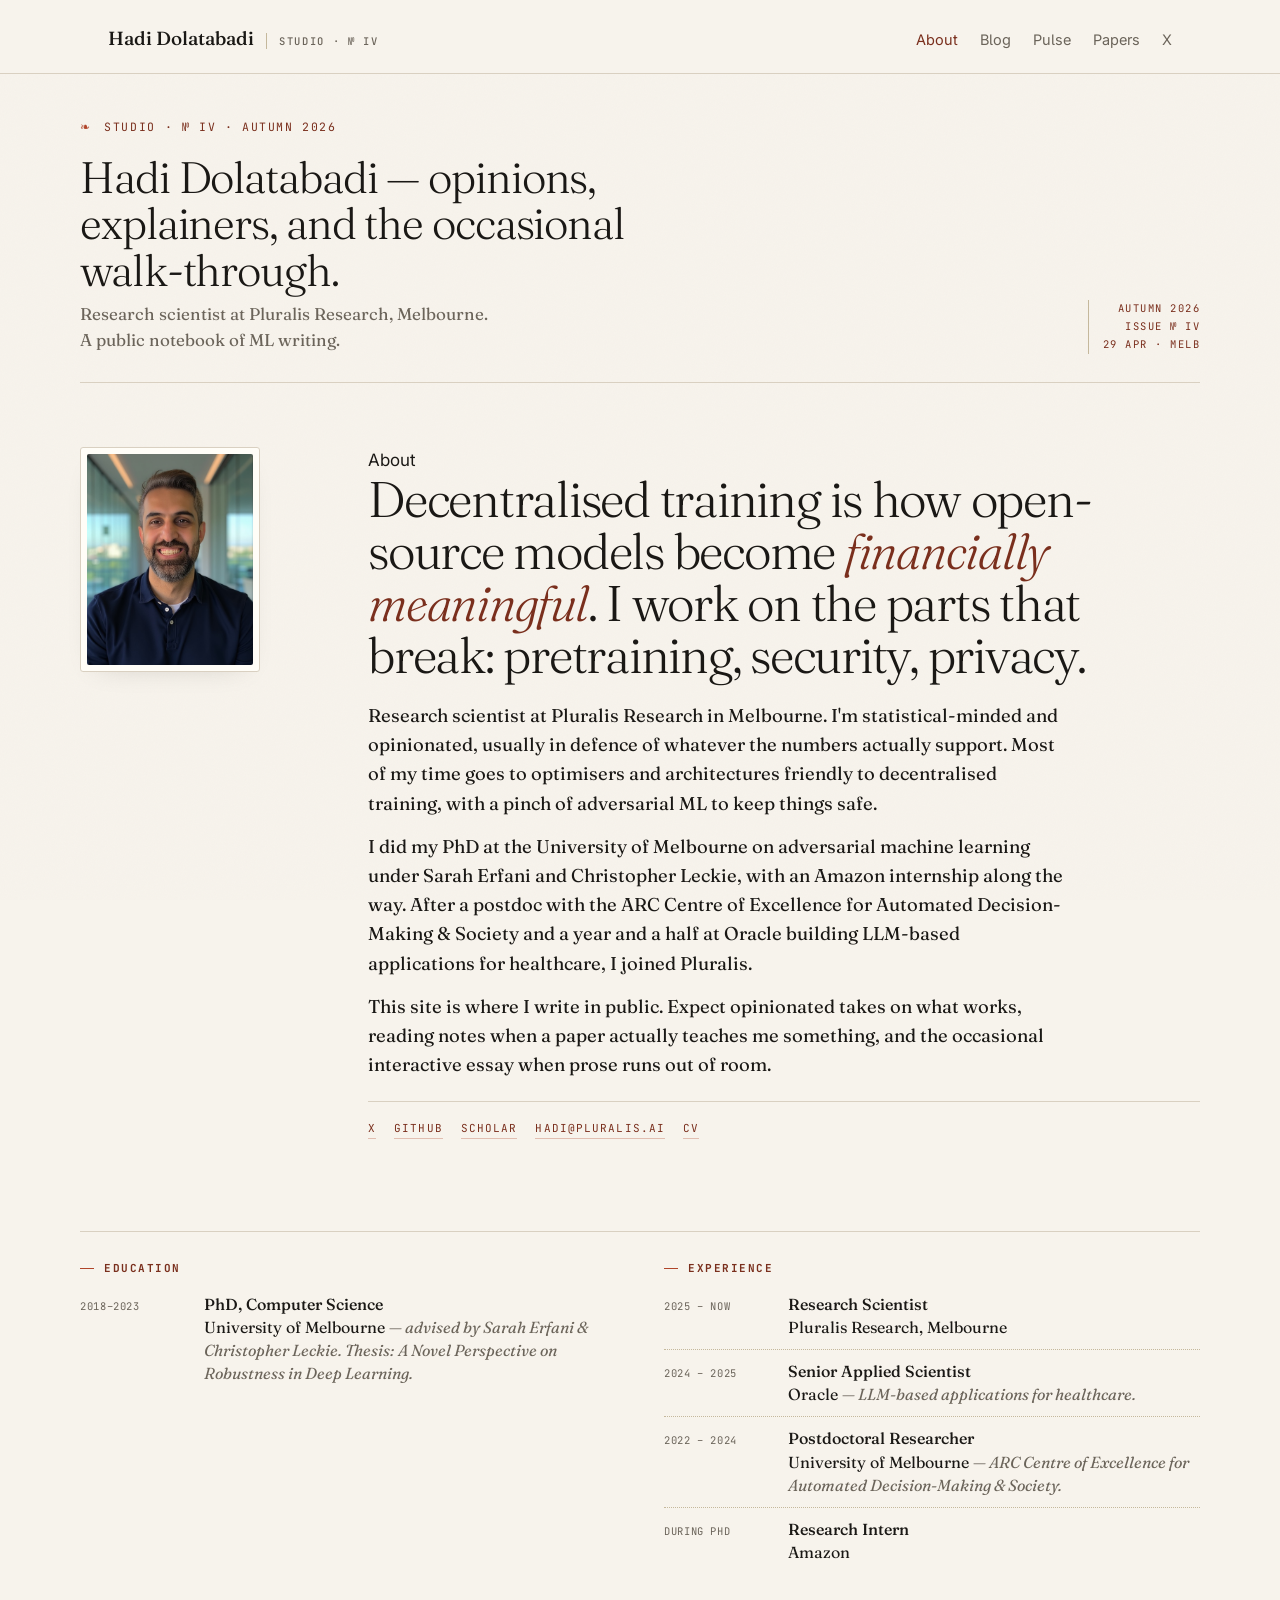
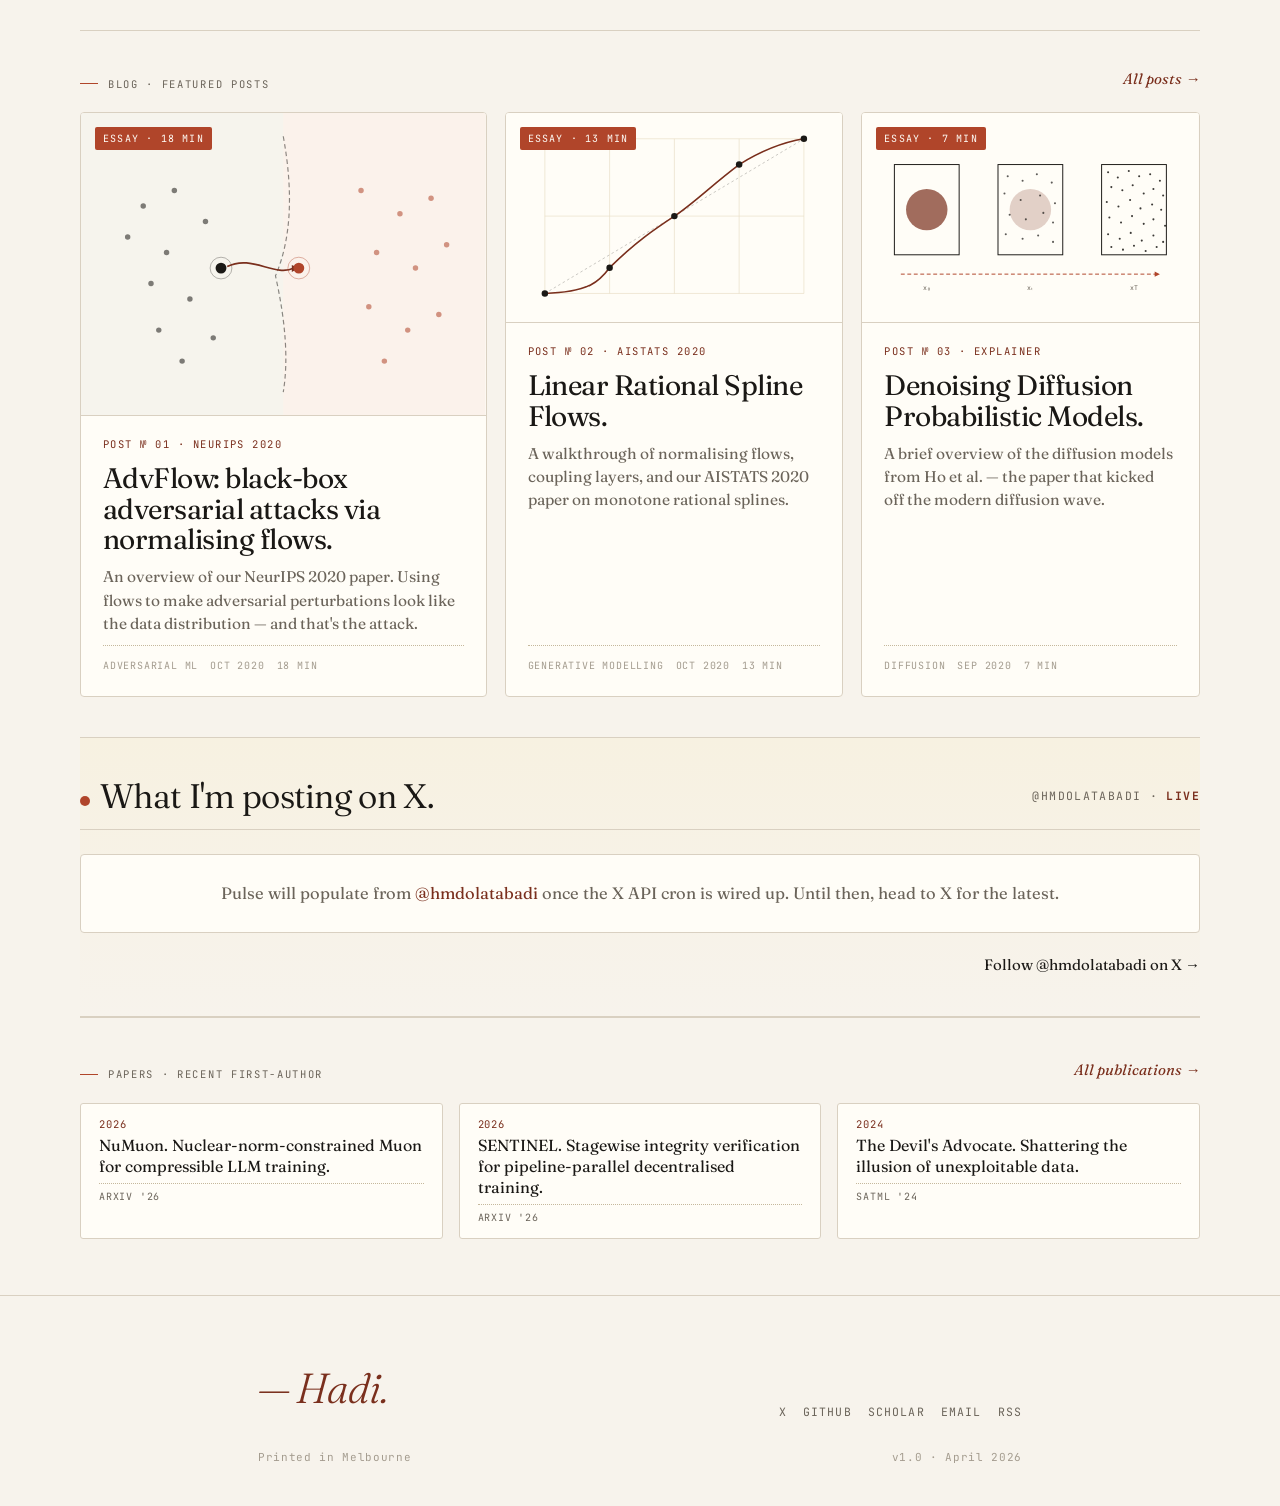
==== commit b0bdcccf: "Add profile photo to About section" ====
--- a/index.html
+++ b/index.html
@@ -41,10 +41,8 @@
   <div class="grid">
     <div>
       <div class="bio-solo" style="padding: 0; border: none;">
-        <div class="monogram" style="margin: 0;">
-          <span class="corner tl">Hadi · M.</span>
-          <span class="mark">HD</span>
-          <span class="corner br">Melbourne<br/>2026 ·</span>
+        <div class="monogram photo" style="margin: 0;">
+          <img src="./images/hadi.jpg" alt="Hadi Dolatabadi" />
         </div>
       </div>
     </div>
--- a/gallery.css
+++ b/gallery.css
@@ -245,6 +245,12 @@
   content: ""; position: absolute; inset: 7px;
   border: 1px solid var(--rule-2); border-radius: 2px; pointer-events: none;
 }
+.bio-solo .monogram.photo { padding: 6px; }
+.bio-solo .monogram.photo::before { display: none; }
+.bio-solo .monogram.photo img {
+  width: 100%; height: 100%; object-fit: cover;
+  display: block; border-radius: 2px;
+}
 .bio-solo .monogram .mark {
   font-family: var(--serif); font-style: italic; font-weight: 300;
   font-size: 110px; color: var(--accent-ink); letter-spacing: -0.05em; line-height: 0.8;
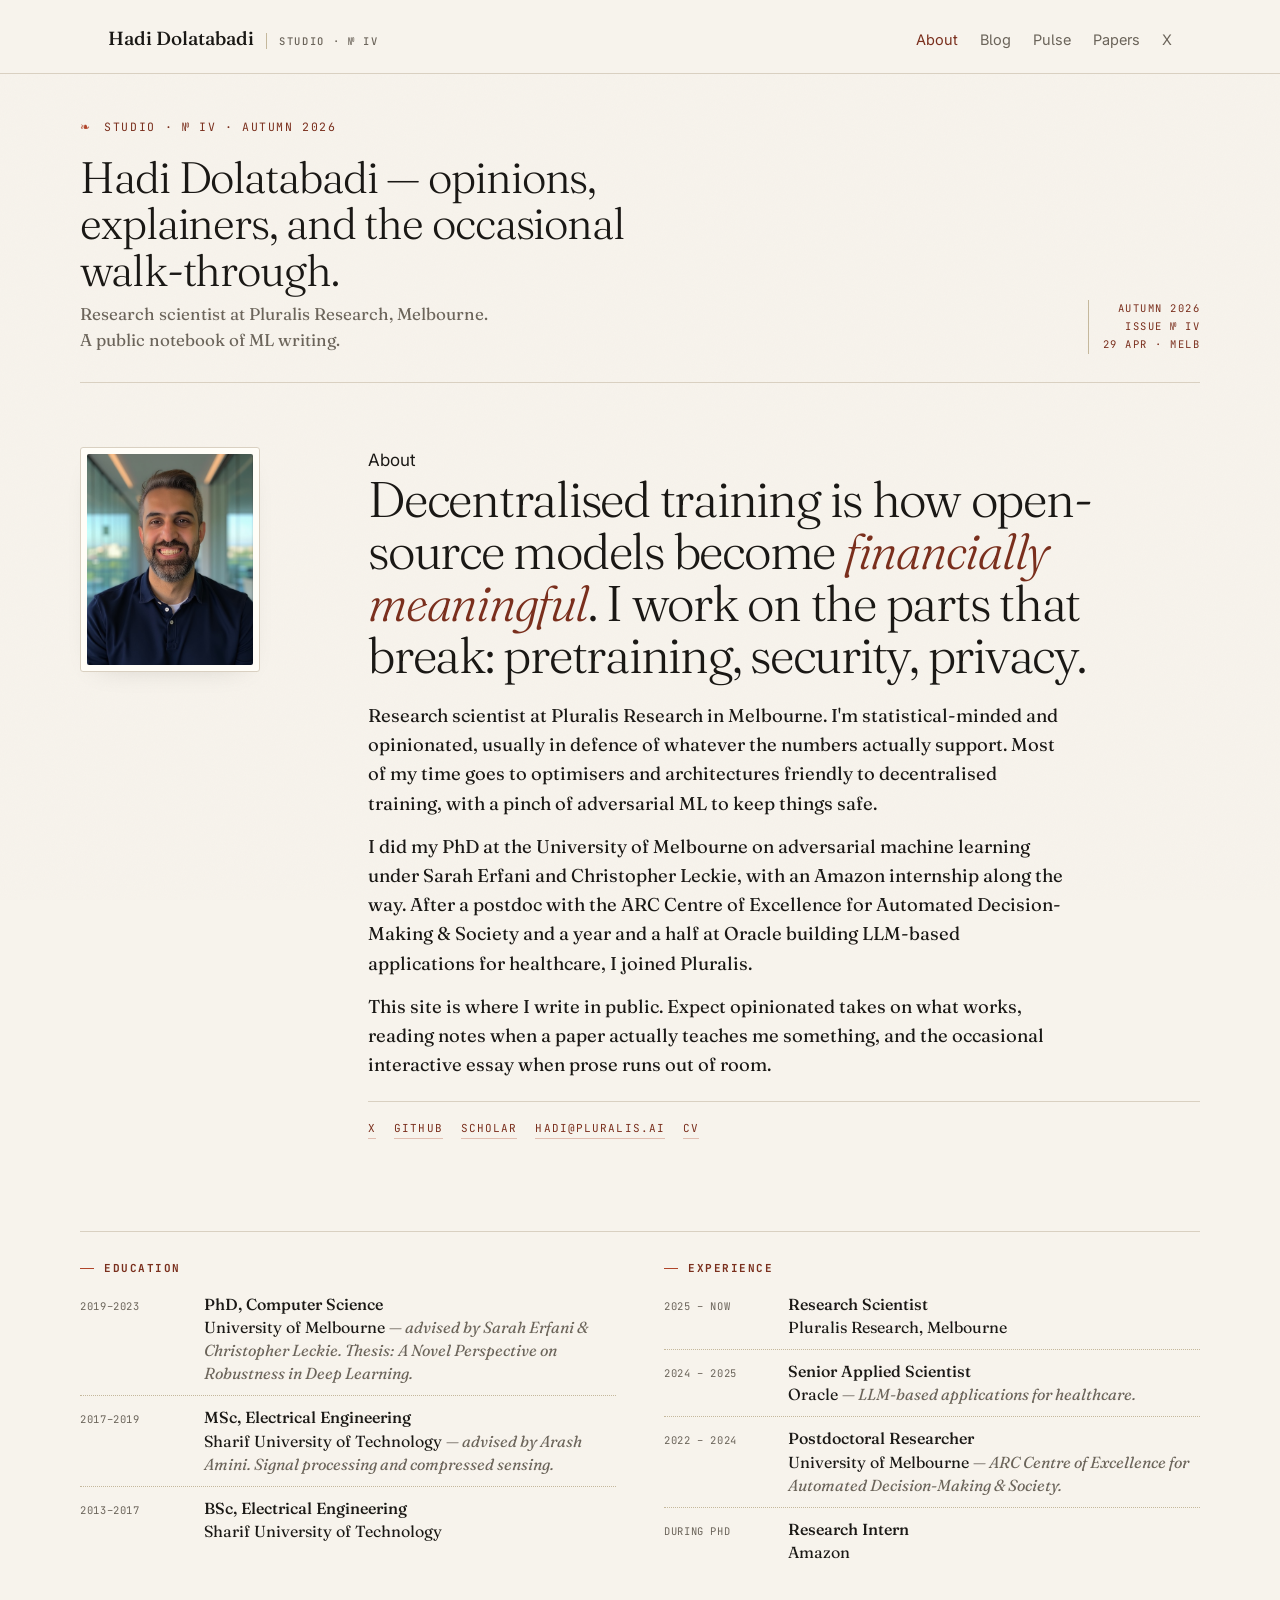
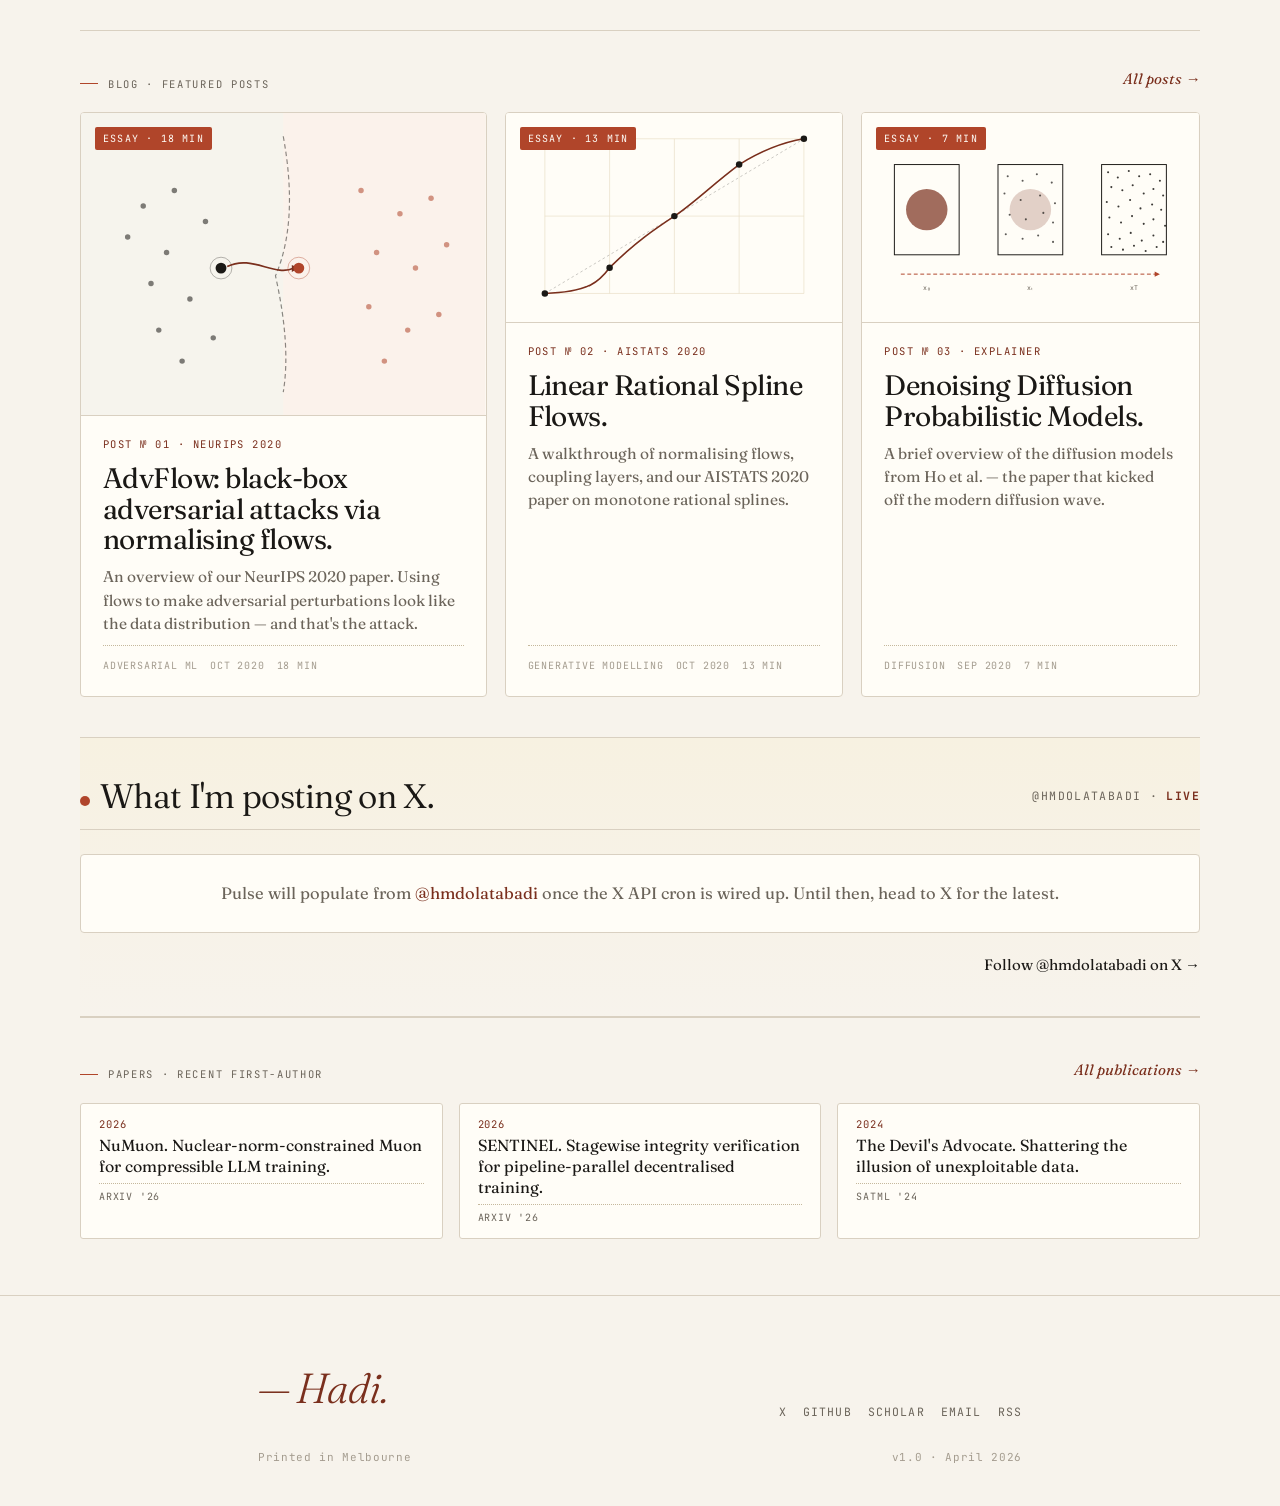
==== commit 171694ec: "Background: fix PhD dates, add MSc + BSc" ====
--- a/index.html
+++ b/index.html
@@ -83,7 +83,9 @@
         <div>
           <h4>Education</h4>
           <ul>
-            <li><span class="when">2018–2023</span><span><strong>PhD, Computer Science</strong><br/>University of Melbourne <em>— advised by Sarah Erfani &amp; Christopher Leckie. Thesis: A Novel Perspective on Robustness in Deep Learning.</em></span></li>
+            <li><span class="when">2019–2023</span><span><strong>PhD, Computer Science</strong><br/>University of Melbourne <em>— advised by Sarah Erfani &amp; Christopher Leckie. Thesis: A Novel Perspective on Robustness in Deep Learning.</em></span></li>
+            <li><span class="when">2017–2019</span><span><strong>MSc, Electrical Engineering</strong><br/>Sharif University of Technology <em>— advised by Arash Amini. Signal processing and compressed sensing.</em></span></li>
+            <li><span class="when">2013–2017</span><span><strong>BSc, Electrical Engineering</strong><br/>Sharif University of Technology</span></li>
           </ul>
         </div>
         <div>
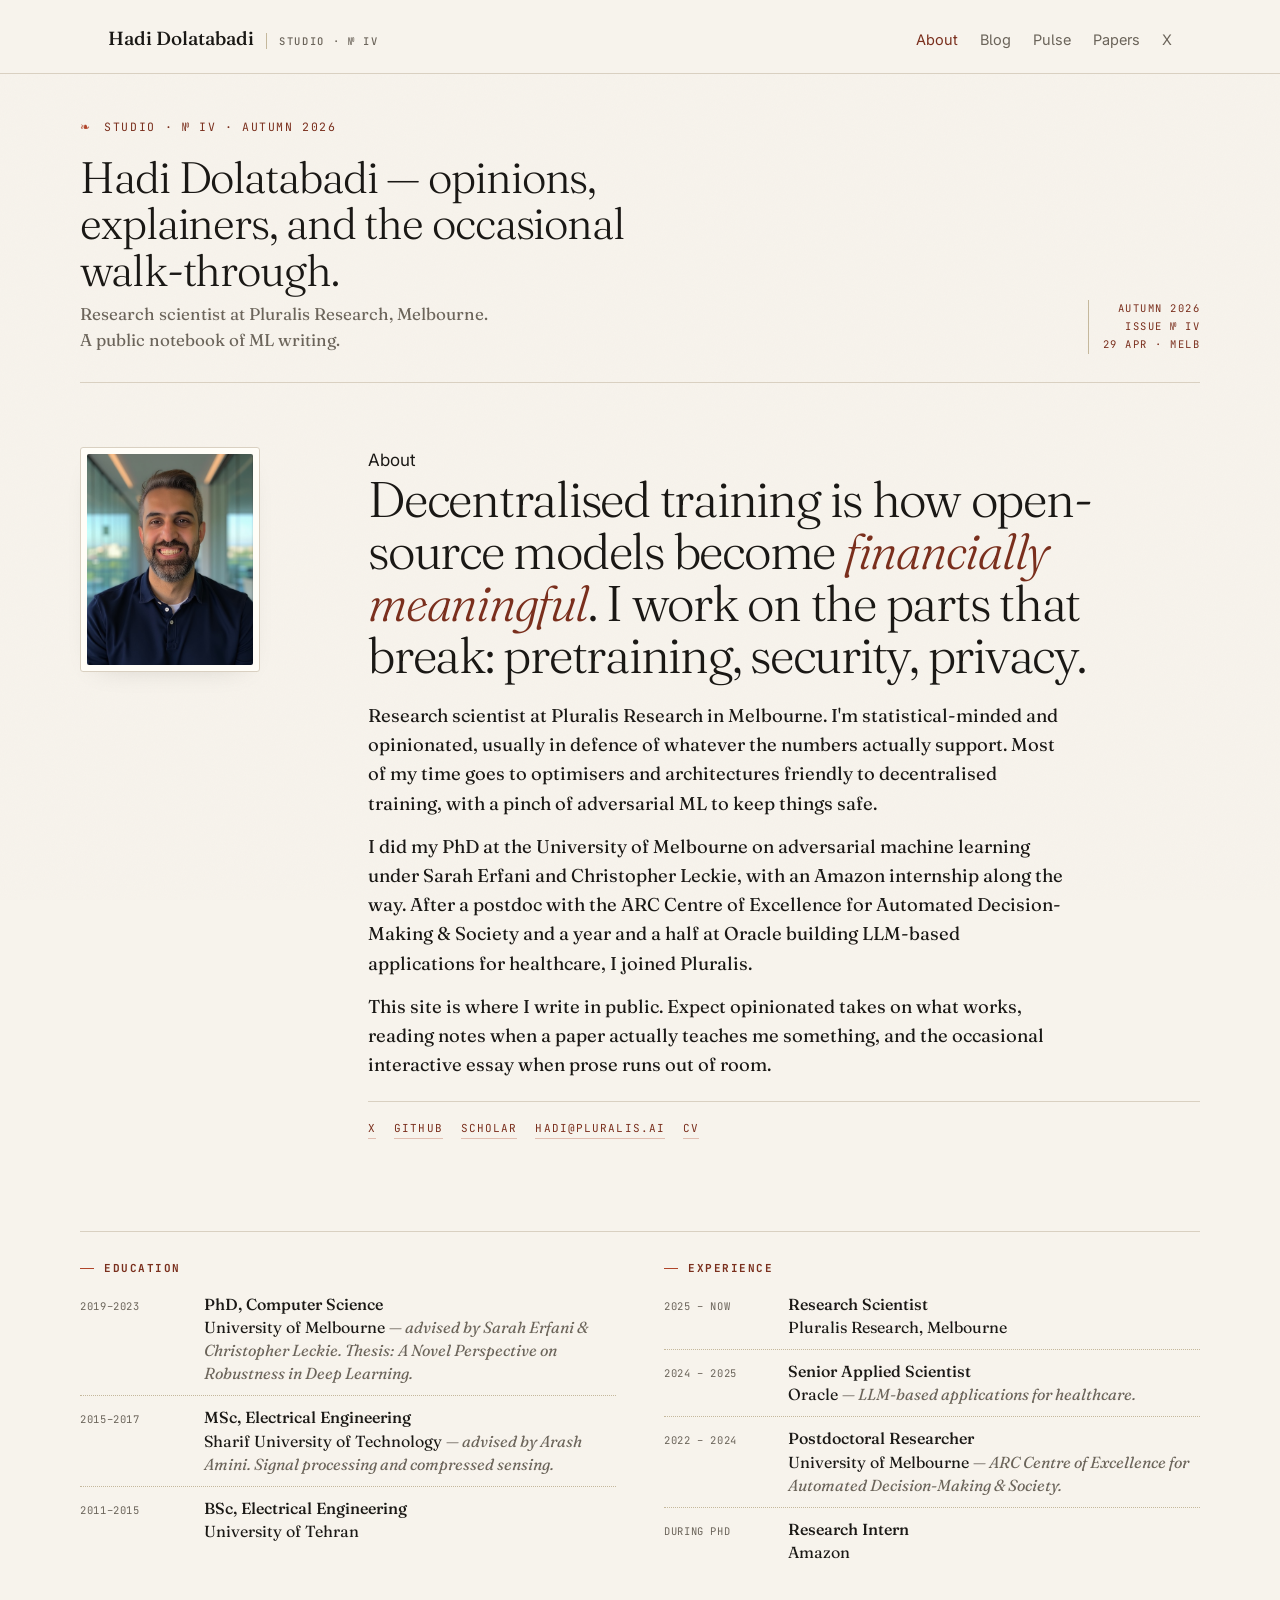
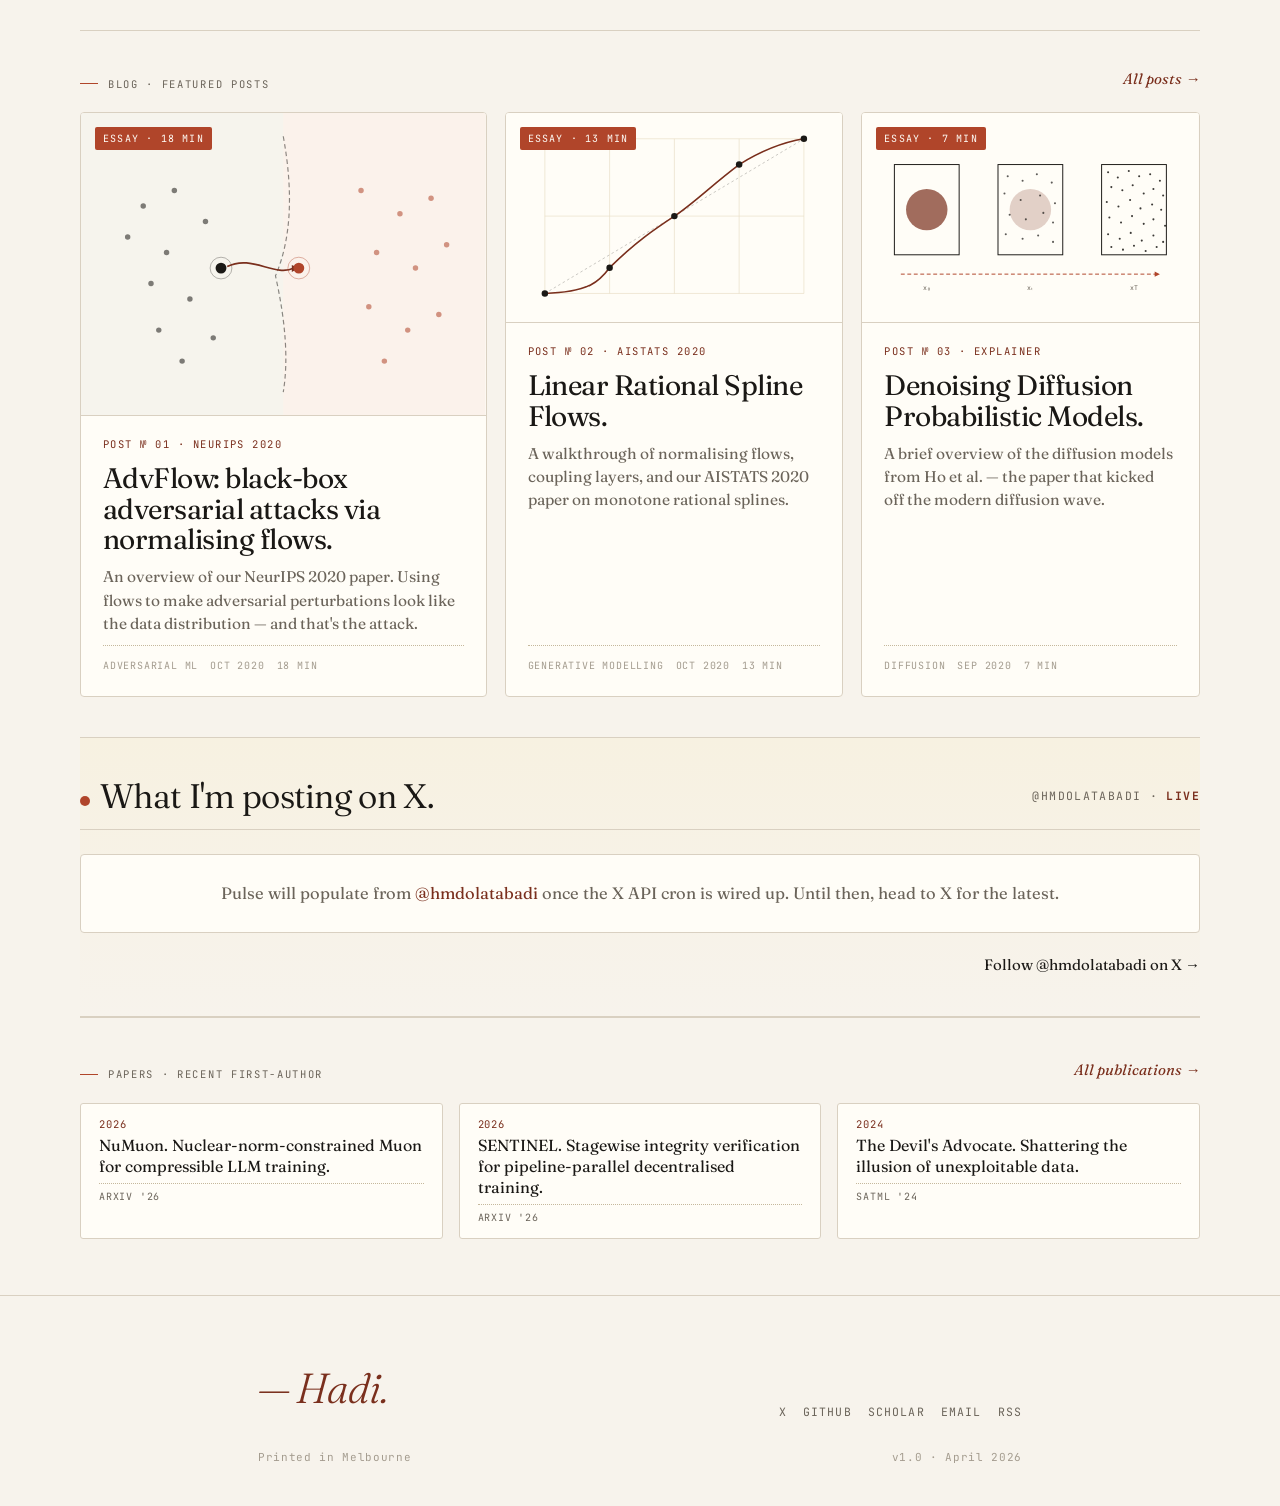
==== commit d5d3a995: "Background: correct BSc institution and dates" ====
--- a/index.html
+++ b/index.html
@@ -84,8 +84,8 @@
           <h4>Education</h4>
           <ul>
             <li><span class="when">2019–2023</span><span><strong>PhD, Computer Science</strong><br/>University of Melbourne <em>— advised by Sarah Erfani &amp; Christopher Leckie. Thesis: A Novel Perspective on Robustness in Deep Learning.</em></span></li>
-            <li><span class="when">2017–2019</span><span><strong>MSc, Electrical Engineering</strong><br/>Sharif University of Technology <em>— advised by Arash Amini. Signal processing and compressed sensing.</em></span></li>
-            <li><span class="when">2013–2017</span><span><strong>BSc, Electrical Engineering</strong><br/>Sharif University of Technology</span></li>
+            <li><span class="when">2015–2017</span><span><strong>MSc, Electrical Engineering</strong><br/>Sharif University of Technology <em>— advised by Arash Amini. Signal processing and compressed sensing.</em></span></li>
+            <li><span class="when">2011–2015</span><span><strong>BSc, Electrical Engineering</strong><br/>University of Tehran</span></li>
           </ul>
         </div>
         <div>
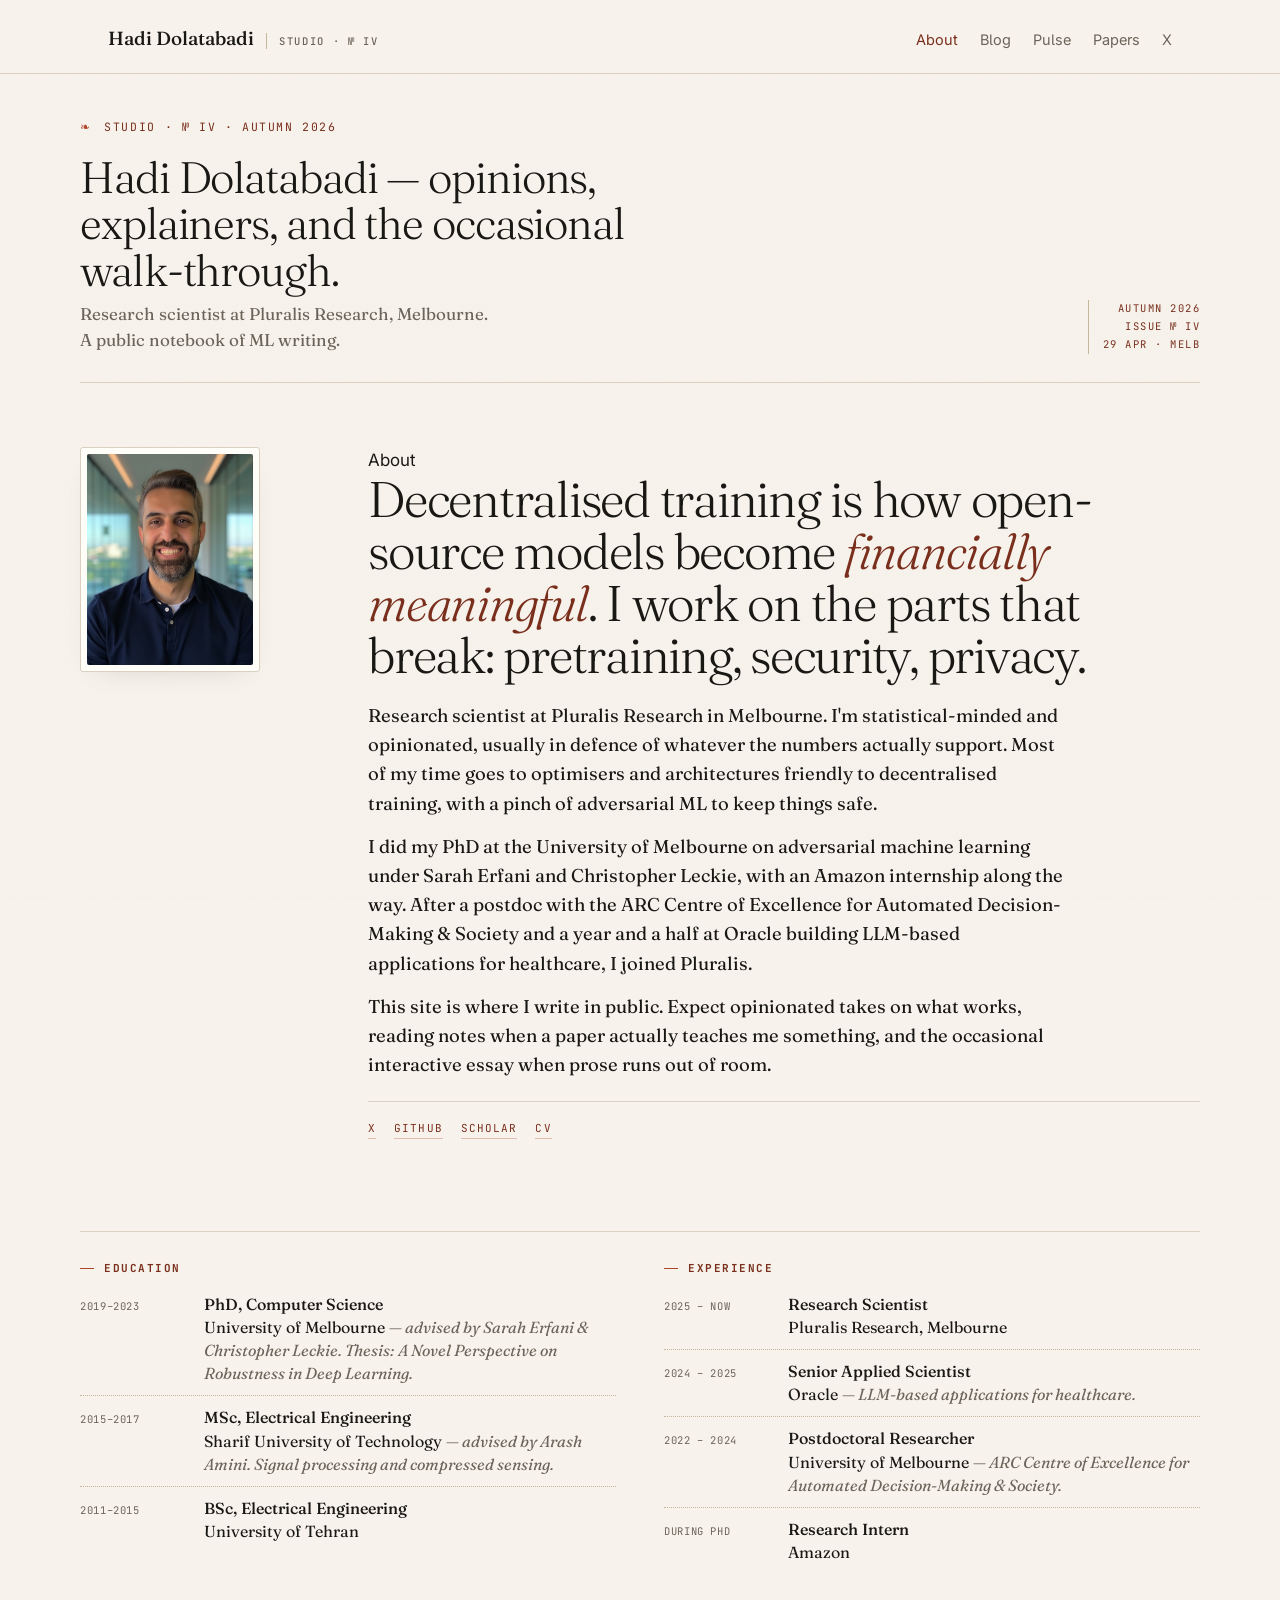
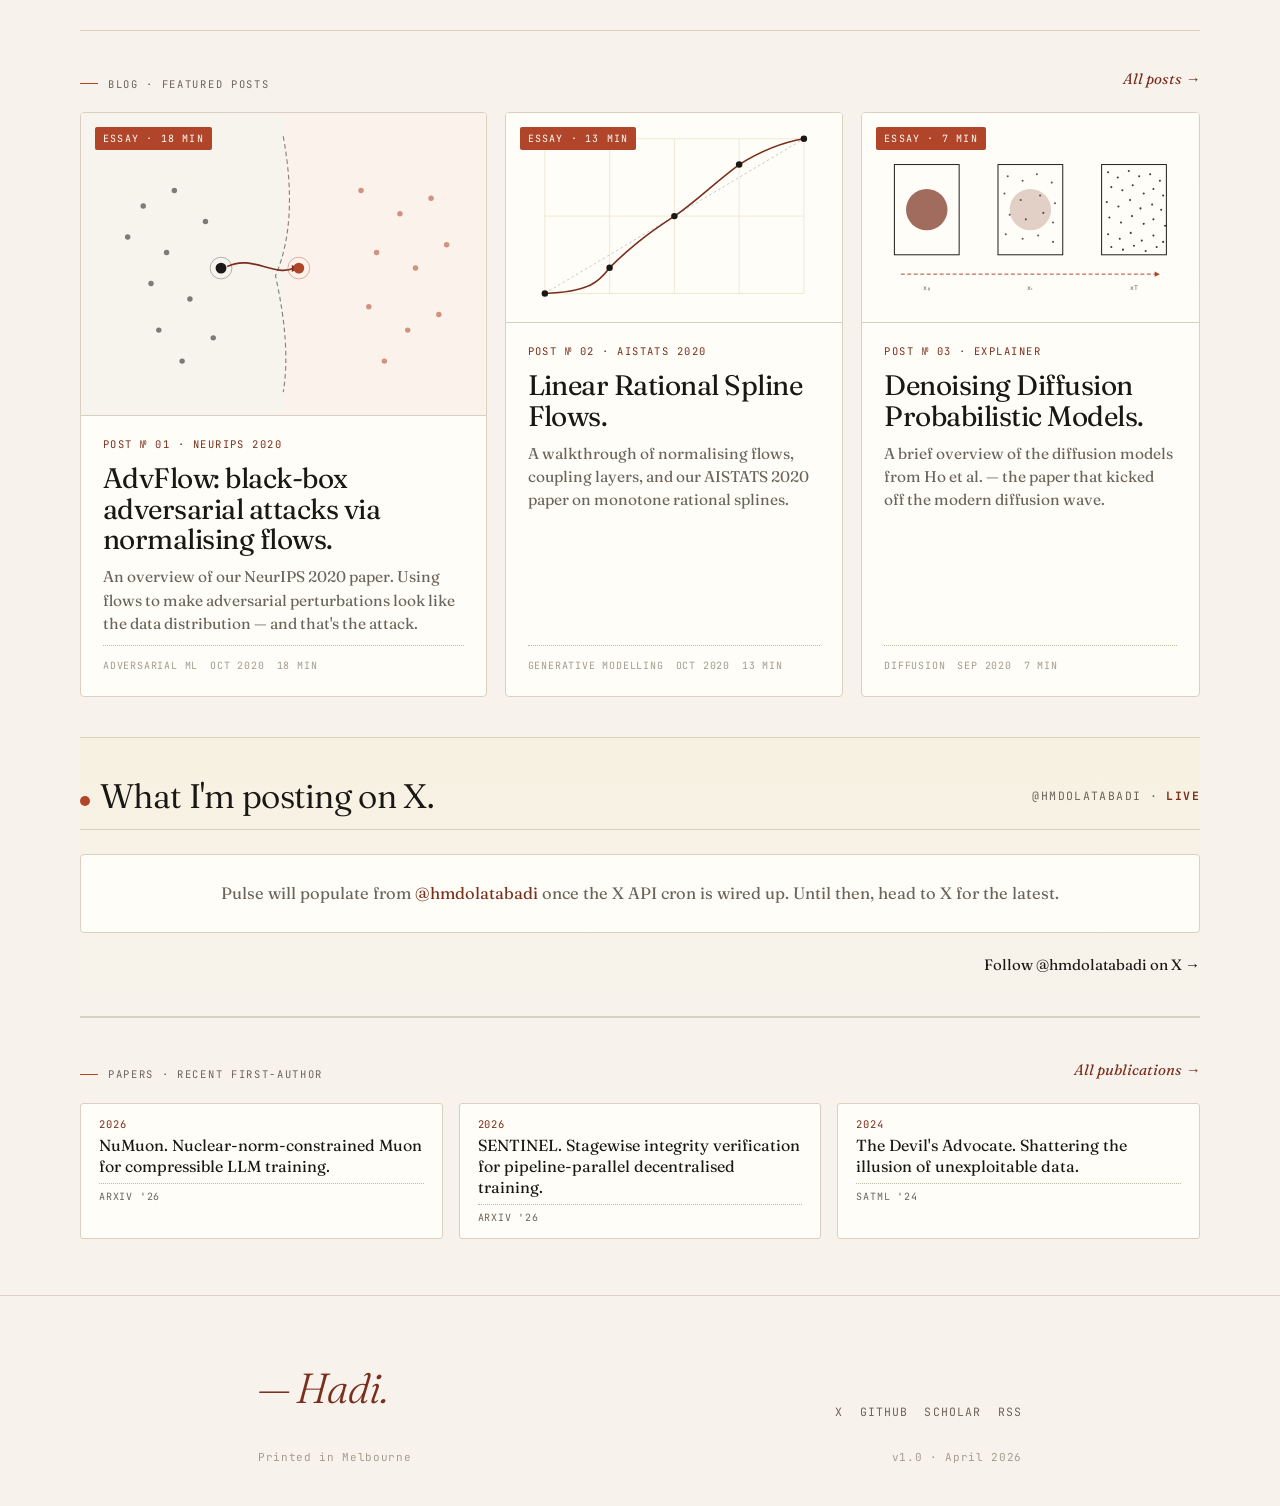
==== commit c94dd990: "Remove email from public site to avoid bot scraping" ====
--- a/index.html
+++ b/index.html
@@ -74,7 +74,7 @@
         <a href="https://x.com/hmdolatabadi">X</a>
         <a href="https://github.com/hmdolatabadi">GitHub</a>
         <a href="https://scholar.google.com/citations?user=F-XQD2cAAAAJ&amp;hl=en">Scholar</a>
-        <a href="mailto:hadi@pluralis.ai">hadi@pluralis.ai</a>
+        
         <a href="#">CV</a>
       </div>
     </div>
@@ -272,7 +272,7 @@
   <div class="wrap">
     <div class="foot-row">
       <div class="sign">— Hadi.</div>
-      <div class="foot-links"><a href="https://x.com/hmdolatabadi">X</a><a href="https://github.com/hmdolatabadi">GitHub</a><a href="#">Scholar</a><a href="mailto:hadi@pluralis.ai">Email</a><a href="#">RSS</a></div>
+      <div class="foot-links"><a href="https://x.com/hmdolatabadi">X</a><a href="https://github.com/hmdolatabadi">GitHub</a><a href="#">Scholar</a><a href="#">RSS</a></div>
     </div>
     <div class="colophon"><span>Printed in Melbourne</span><span>v1.0 · April 2026</span></div>
   </div>
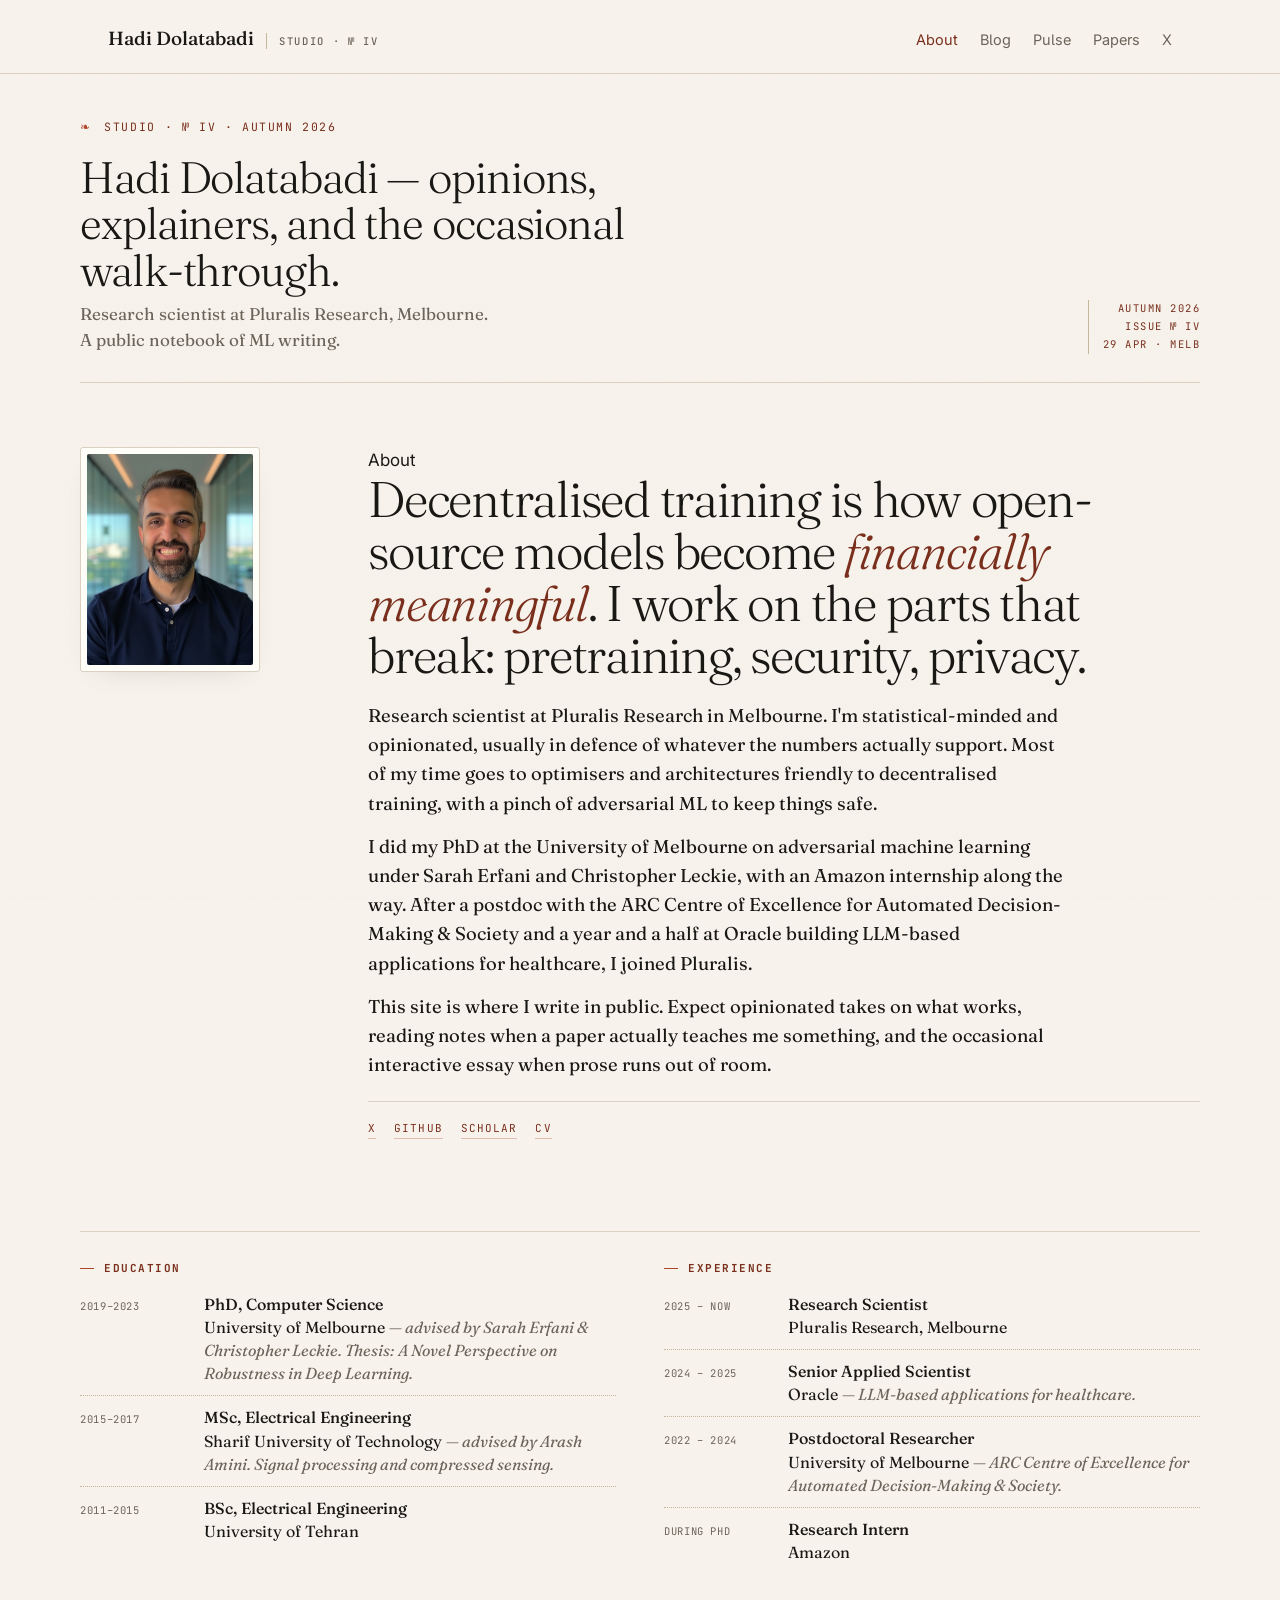
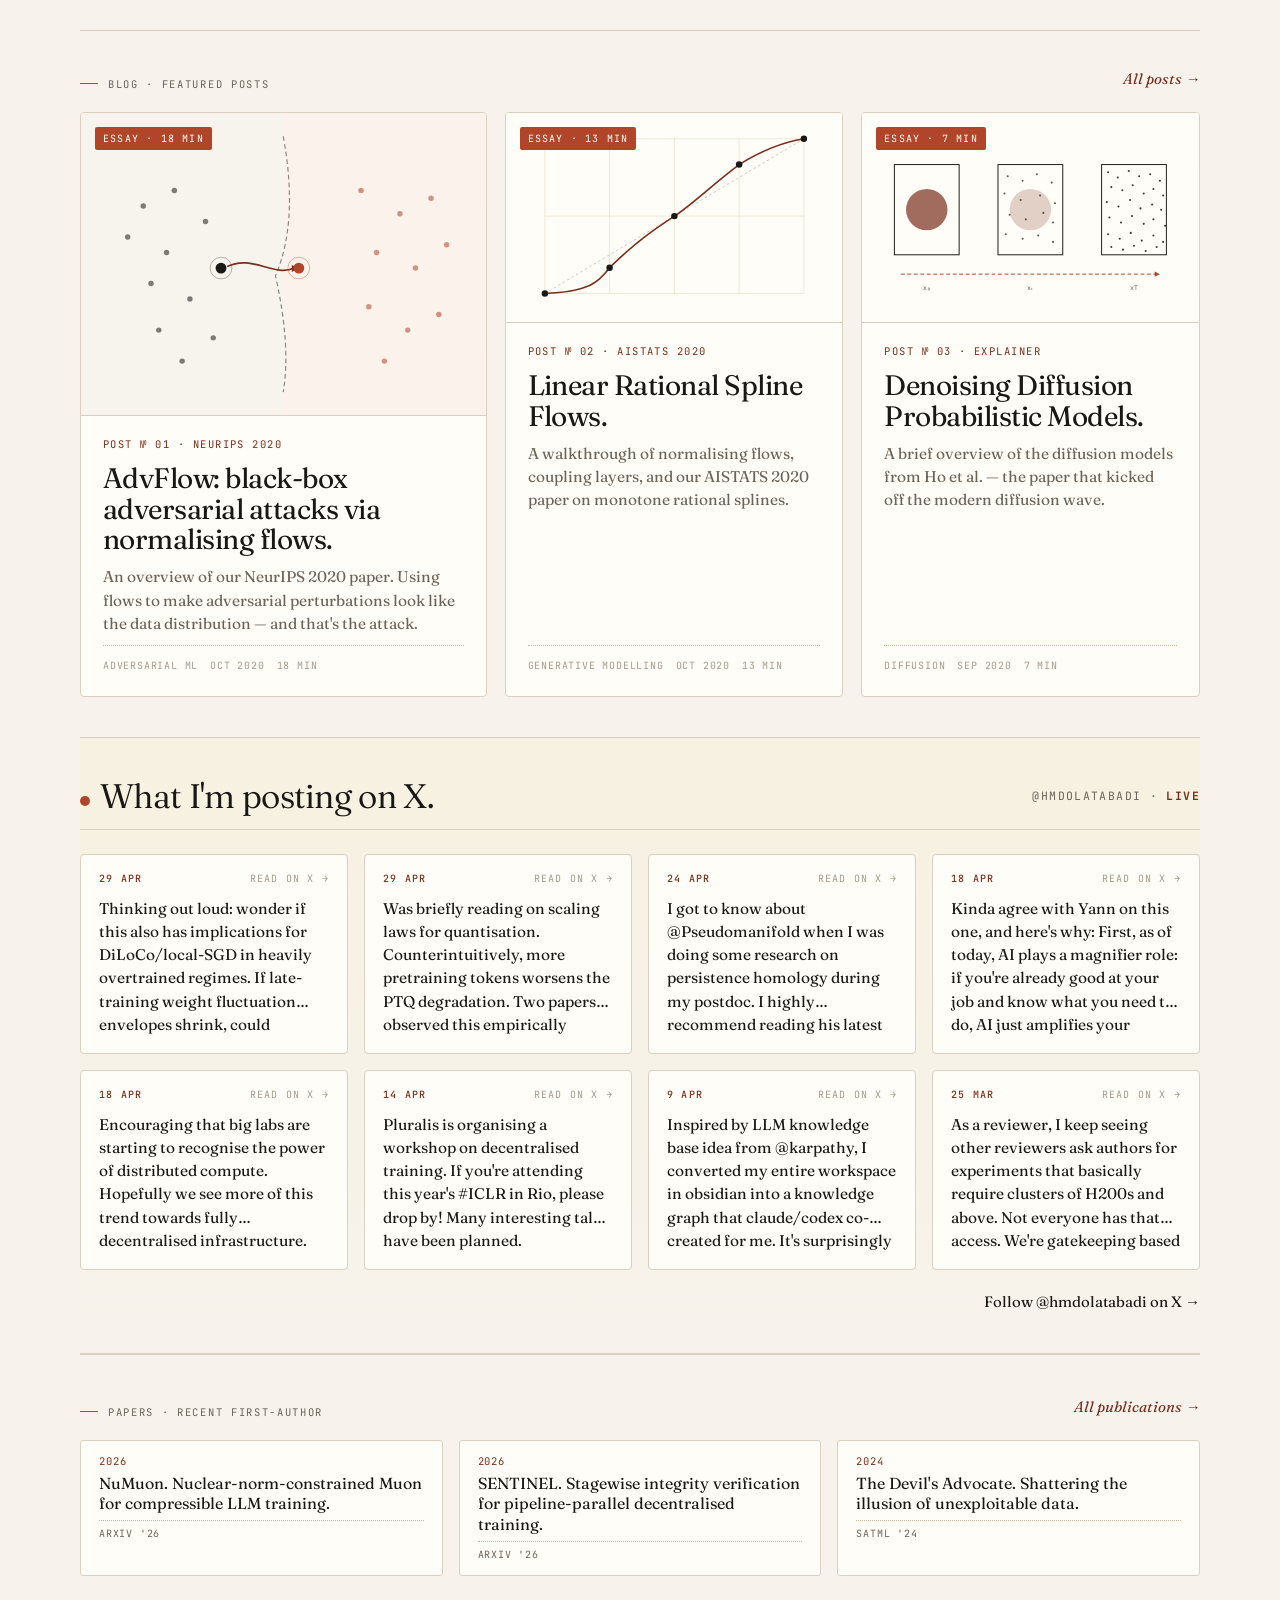
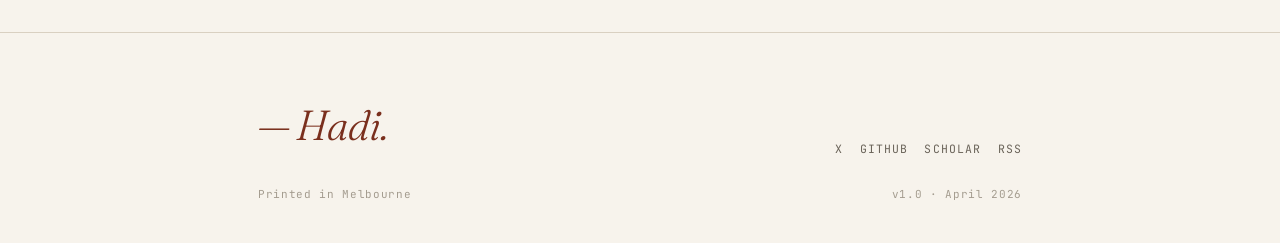
==== commit a5736211: "Pulse: lock cards to fixed frame with line-clamp Cards were stretching past the grid frame on long t" ====
--- a/index.html
+++ b/index.html
@@ -331,7 +331,7 @@
     return (
       '<div class="ps-card" data-iso="' + escapeHtml(post.created_at) +
       '" data-url="' + escapeHtml(url) + '">' +
-        '<span class="w"><b>' + when + '</b></span>' +
+        '<span class="w"><b>' + when + '</b><span class="ps-more">read on X →</span></span>' +
         '<p>' + text + '</p>' +
       '</div>'
     );
--- a/gallery.css
+++ b/gallery.css
@@ -179,18 +179,31 @@
   border-radius: 4px;
   padding: 16px 18px;
   display: flex; flex-direction: column; gap: 10px;
-  min-height: 140px;
+  height: 200px;
+  overflow: hidden;
   transition: border-color .15s, background .15s;
 }
 .ps-card[data-url]:hover { border-color: var(--accent); background: var(--paper-2); cursor: pointer; }
+.ps-card[data-url]:hover .ps-more { color: var(--accent-ink); }
 .ps-card .w {
   font-family: var(--mono); font-size: 10px; color: var(--faint);
   letter-spacing: 0.12em; text-transform: uppercase;
+  display: flex; justify-content: space-between; align-items: center;
 }
 .ps-card .w b { color: var(--accent-ink); font-weight: 500; }
+.ps-card .ps-more {
+  font-family: var(--mono); font-size: 10px; color: var(--faint);
+  letter-spacing: 0.12em; text-transform: uppercase;
+  transition: color .15s;
+}
 .ps-card p {
   font-family: var(--serif); font-size: 15.5px; color: var(--ink);
-  margin: 0; line-height: 1.5;
+  margin: 0; line-height: 1.5; flex: 1; min-height: 0;
+  display: -webkit-box;
+  -webkit-line-clamp: 5;
+  -webkit-box-orient: vertical;
+  overflow: hidden;
+  text-overflow: ellipsis;
 }
 .ps-card p em { color: var(--accent-ink); font-style: italic; }
 .ps-card .thread { display: inline-block; font-family: var(--mono); font-size: 10px; color: var(--muted); background: var(--paper-2); border: 1px solid var(--rule-2); padding: 1px 6px; border-radius: 3px; margin-left: 4px; }
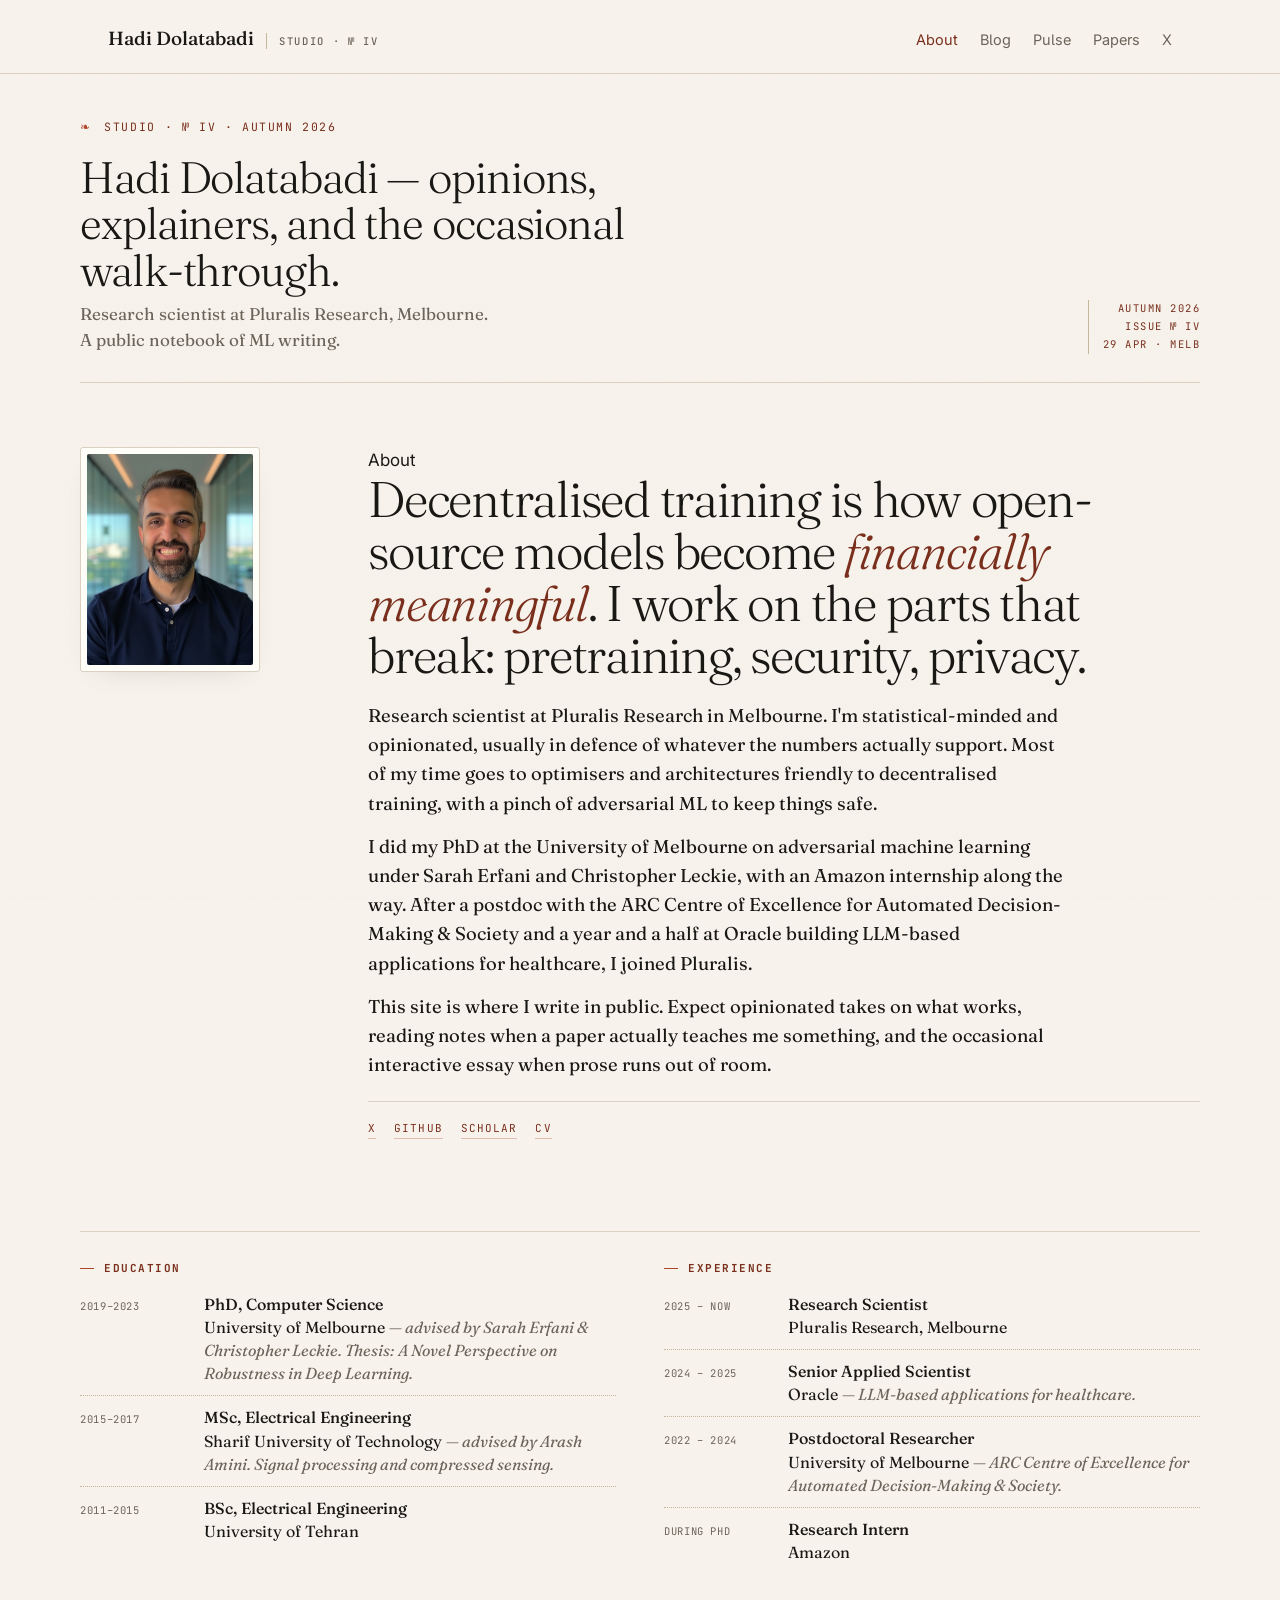
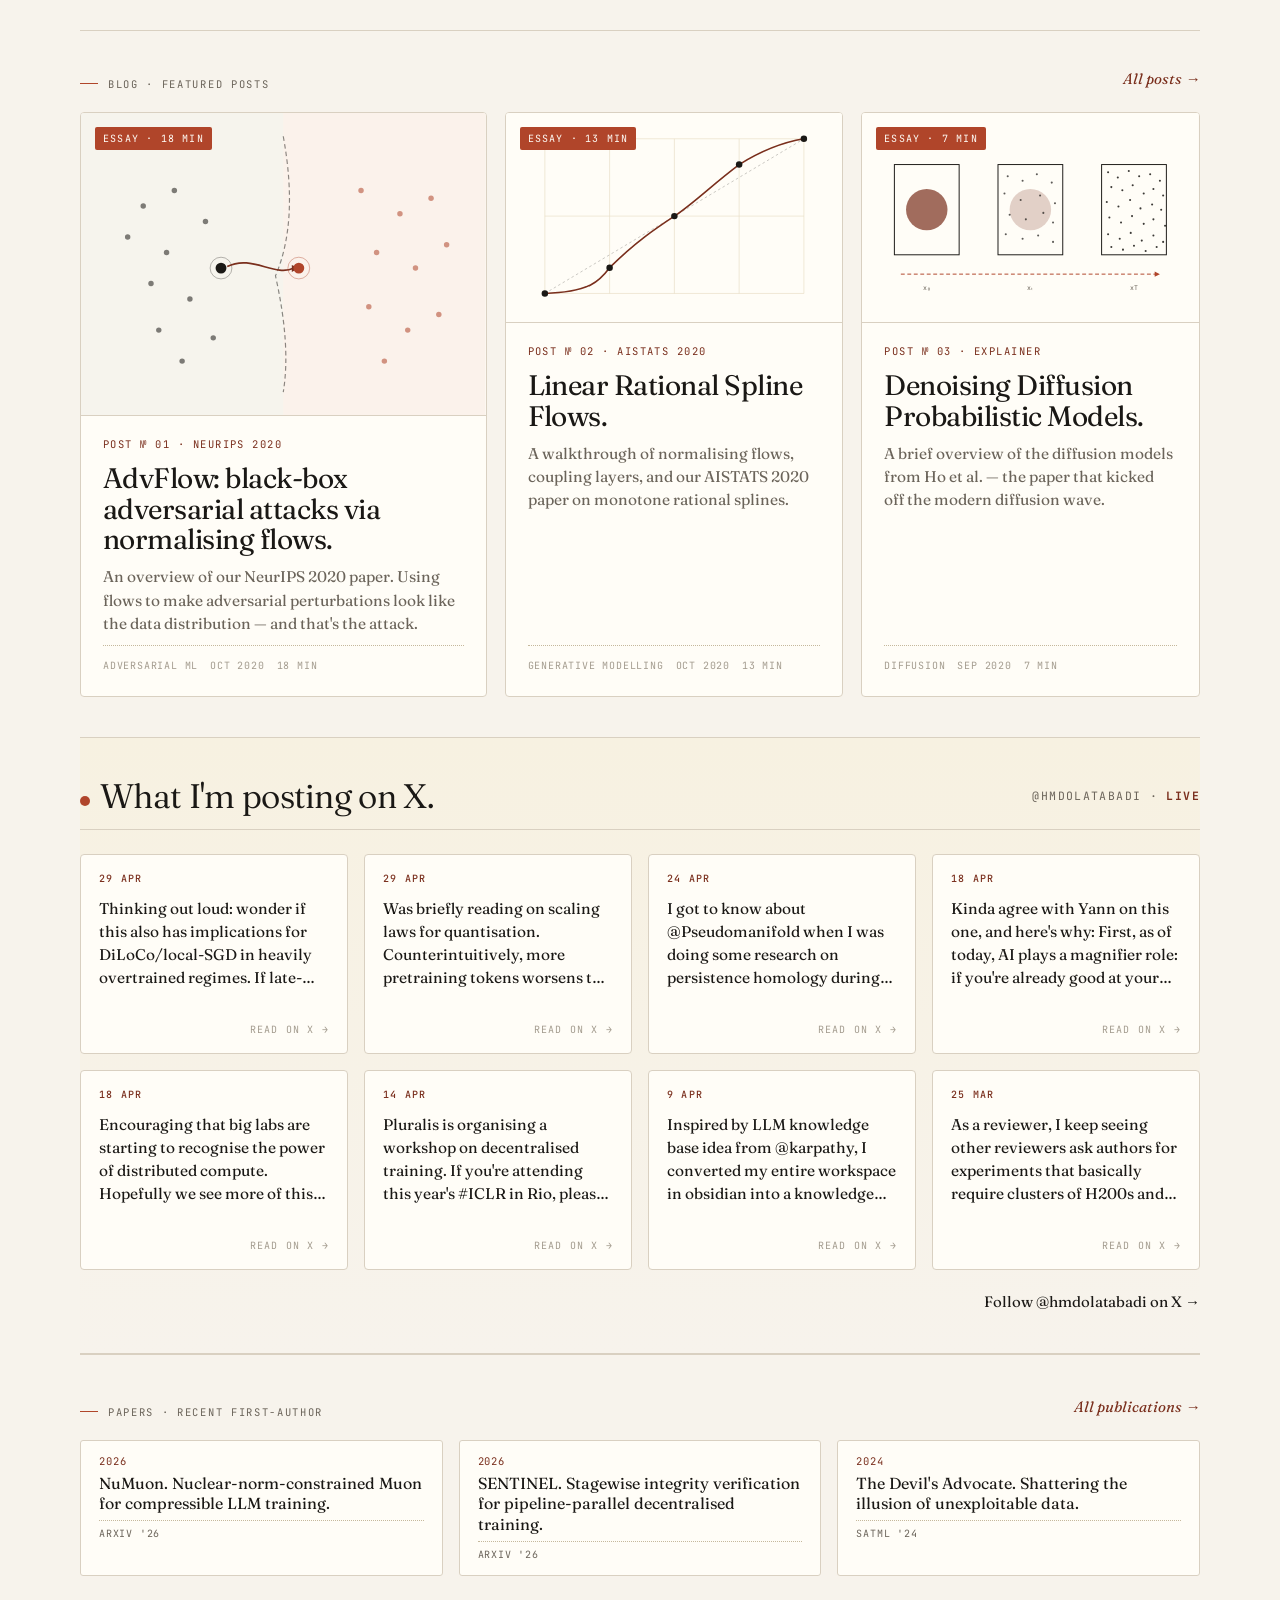
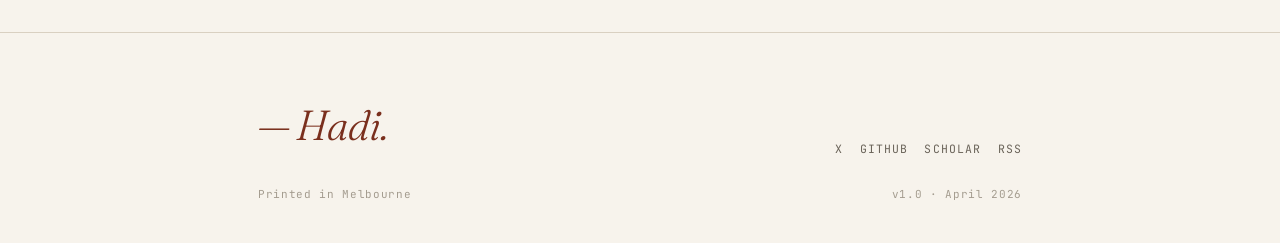
==== commit e636f899: "Pulse: move "read on X →" to bottom-right of card Timestamp and CTA were colliding on narrow card wi" ====
--- a/index.html
+++ b/index.html
@@ -331,8 +331,9 @@
     return (
       '<div class="ps-card" data-iso="' + escapeHtml(post.created_at) +
       '" data-url="' + escapeHtml(url) + '">' +
-        '<span class="w"><b>' + when + '</b><span class="ps-more">read on X →</span></span>' +
+        '<span class="w"><b>' + when + '</b></span>' +
         '<p>' + text + '</p>' +
+        '<span class="ps-more">read on X →</span>' +
       '</div>'
     );
   }
--- a/gallery.css
+++ b/gallery.css
@@ -188,19 +188,20 @@
 .ps-card .w {
   font-family: var(--mono); font-size: 10px; color: var(--faint);
   letter-spacing: 0.12em; text-transform: uppercase;
-  display: flex; justify-content: space-between; align-items: center;
 }
 .ps-card .w b { color: var(--accent-ink); font-weight: 500; }
 .ps-card .ps-more {
   font-family: var(--mono); font-size: 10px; color: var(--faint);
   letter-spacing: 0.12em; text-transform: uppercase;
   transition: color .15s;
+  align-self: flex-end;
+  margin-top: auto;
 }
 .ps-card p {
   font-family: var(--serif); font-size: 15.5px; color: var(--ink);
-  margin: 0; line-height: 1.5; flex: 1; min-height: 0;
+  margin: 0; line-height: 1.5; min-height: 0;
   display: -webkit-box;
-  -webkit-line-clamp: 5;
+  -webkit-line-clamp: 4;
   -webkit-box-orient: vertical;
   overflow: hidden;
   text-overflow: ellipsis;
